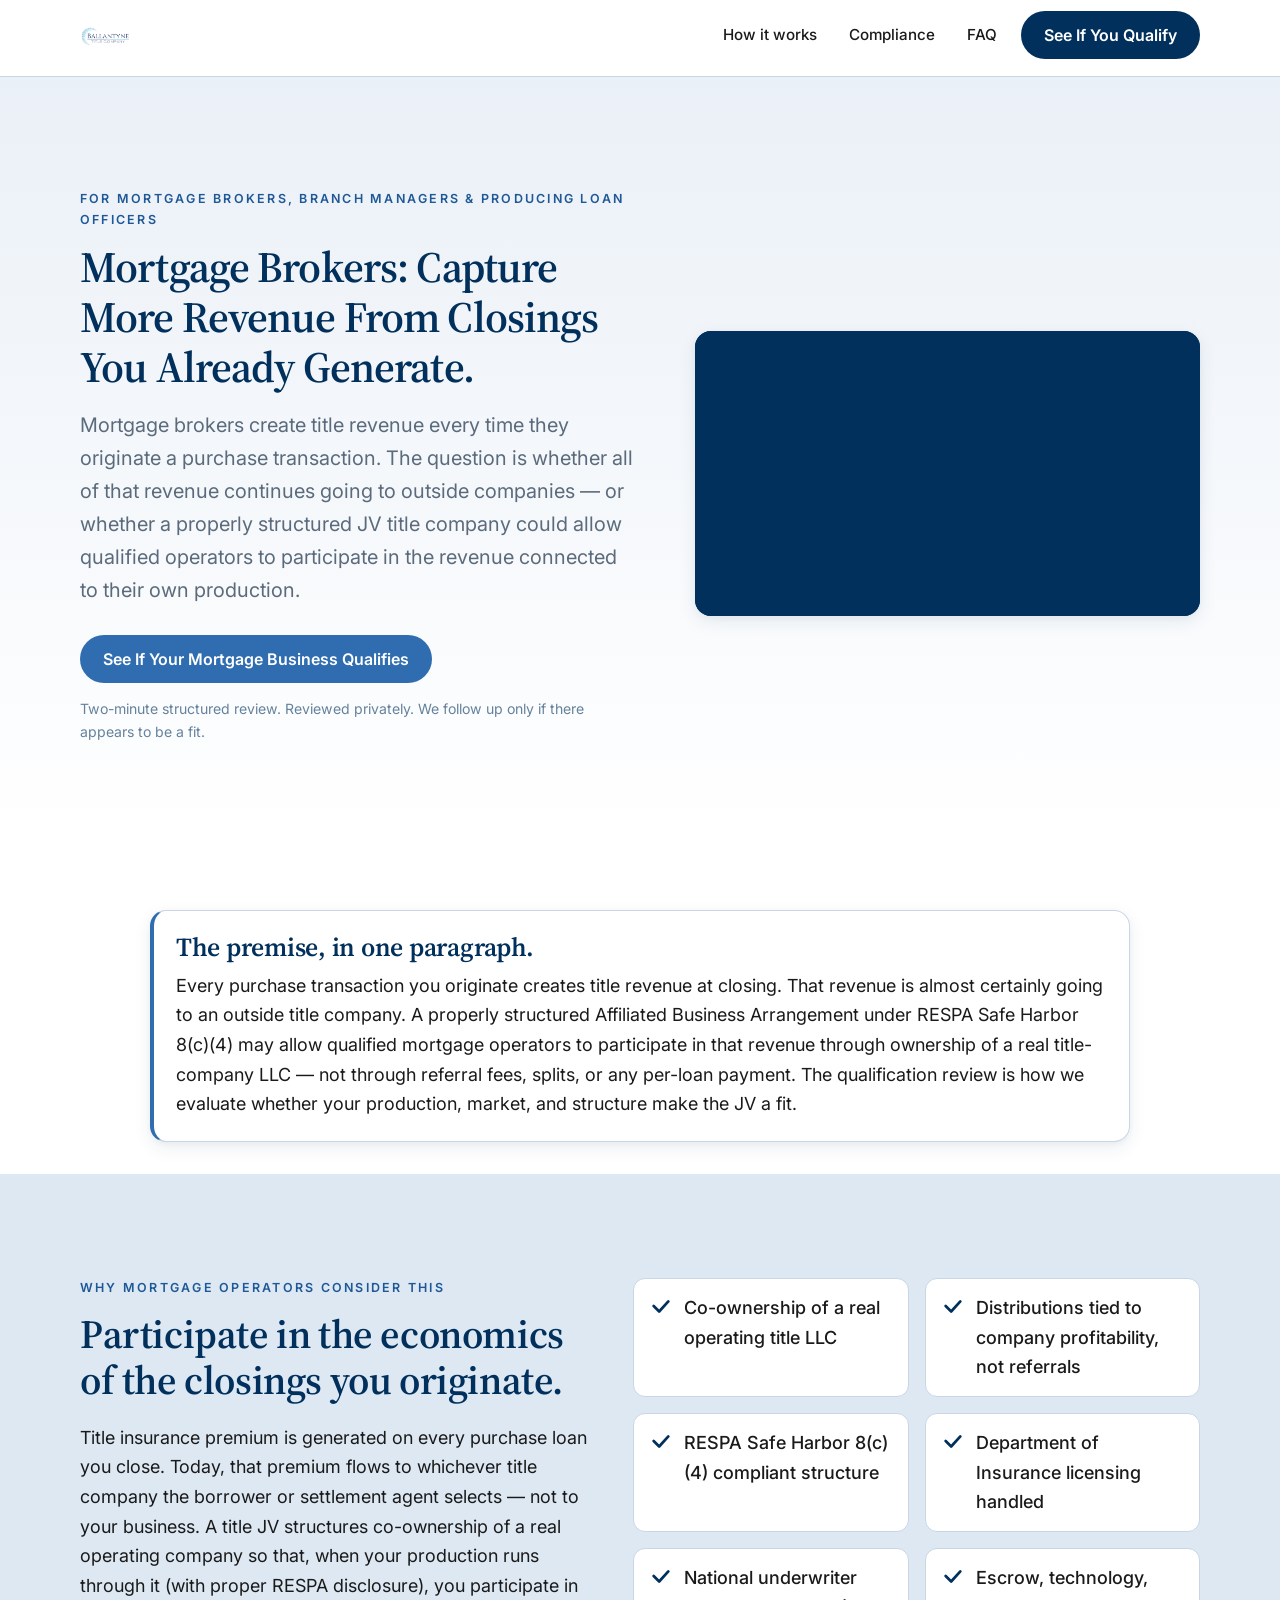
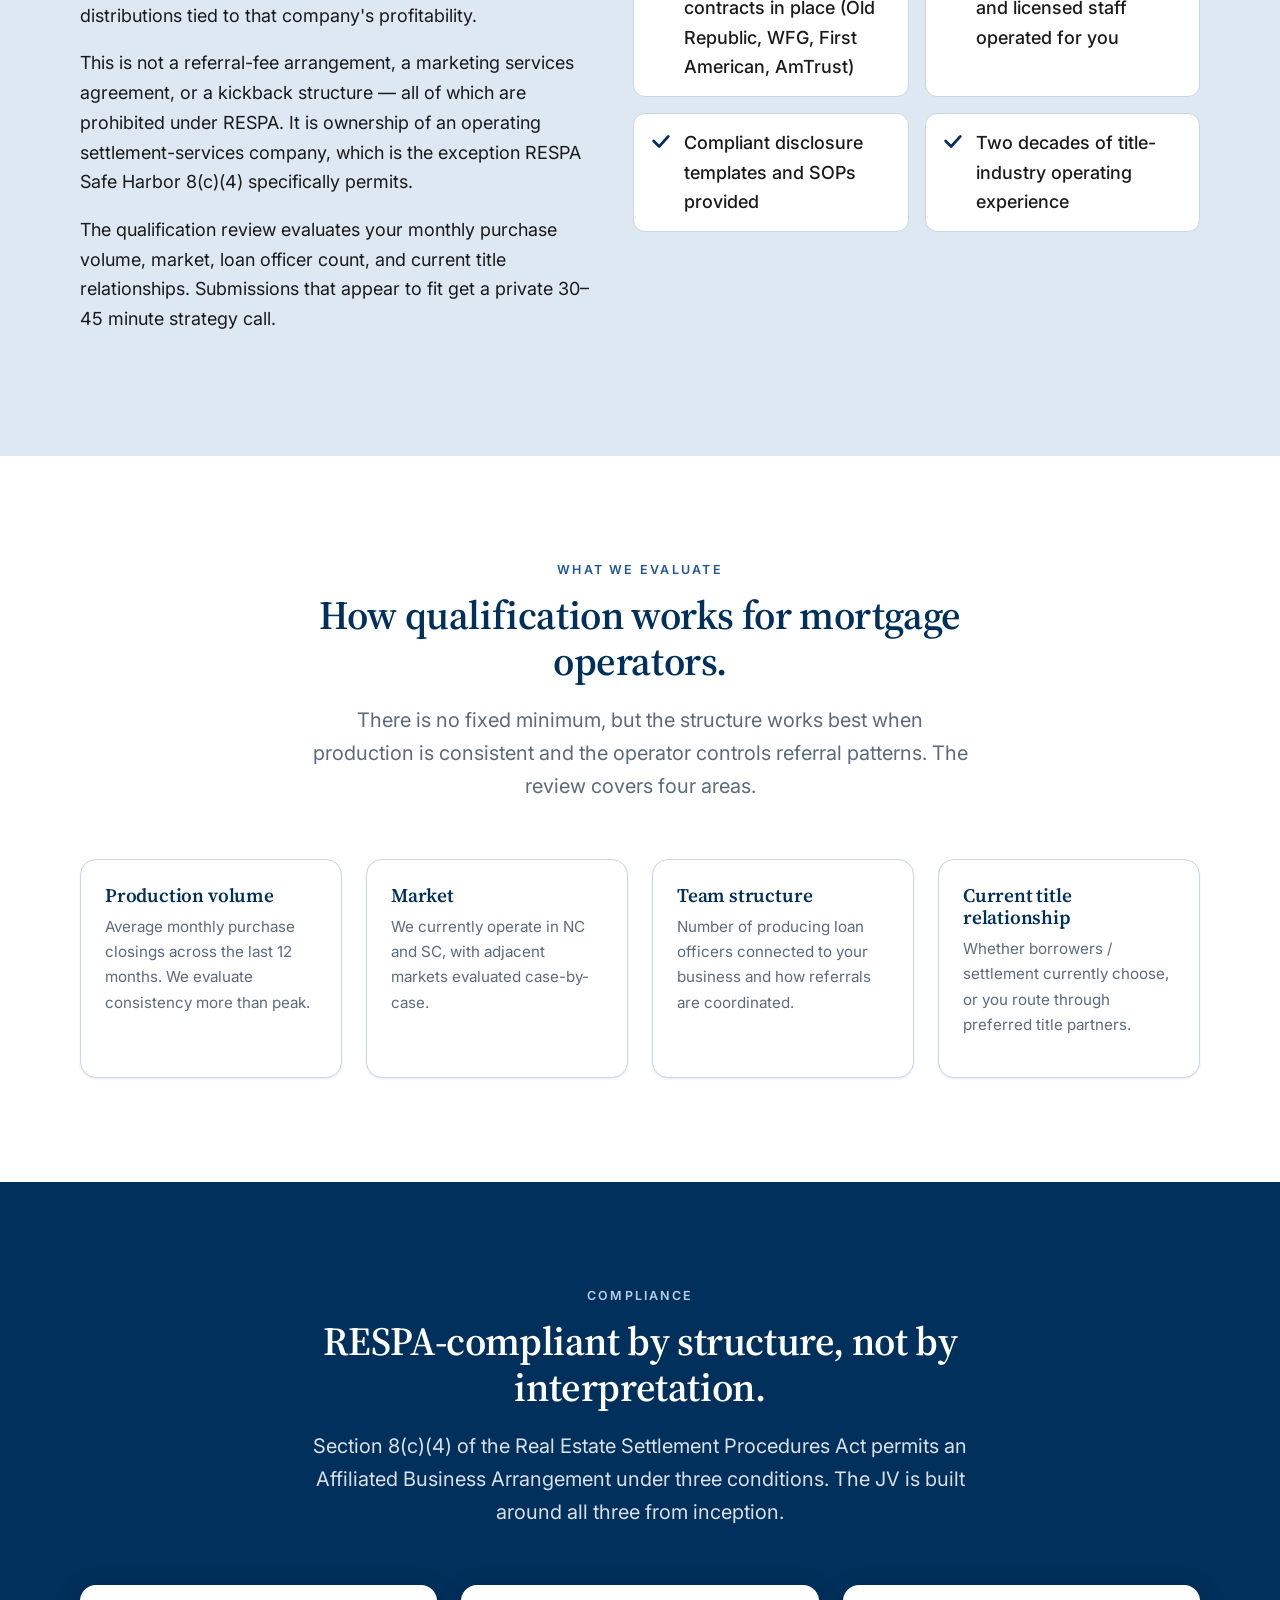
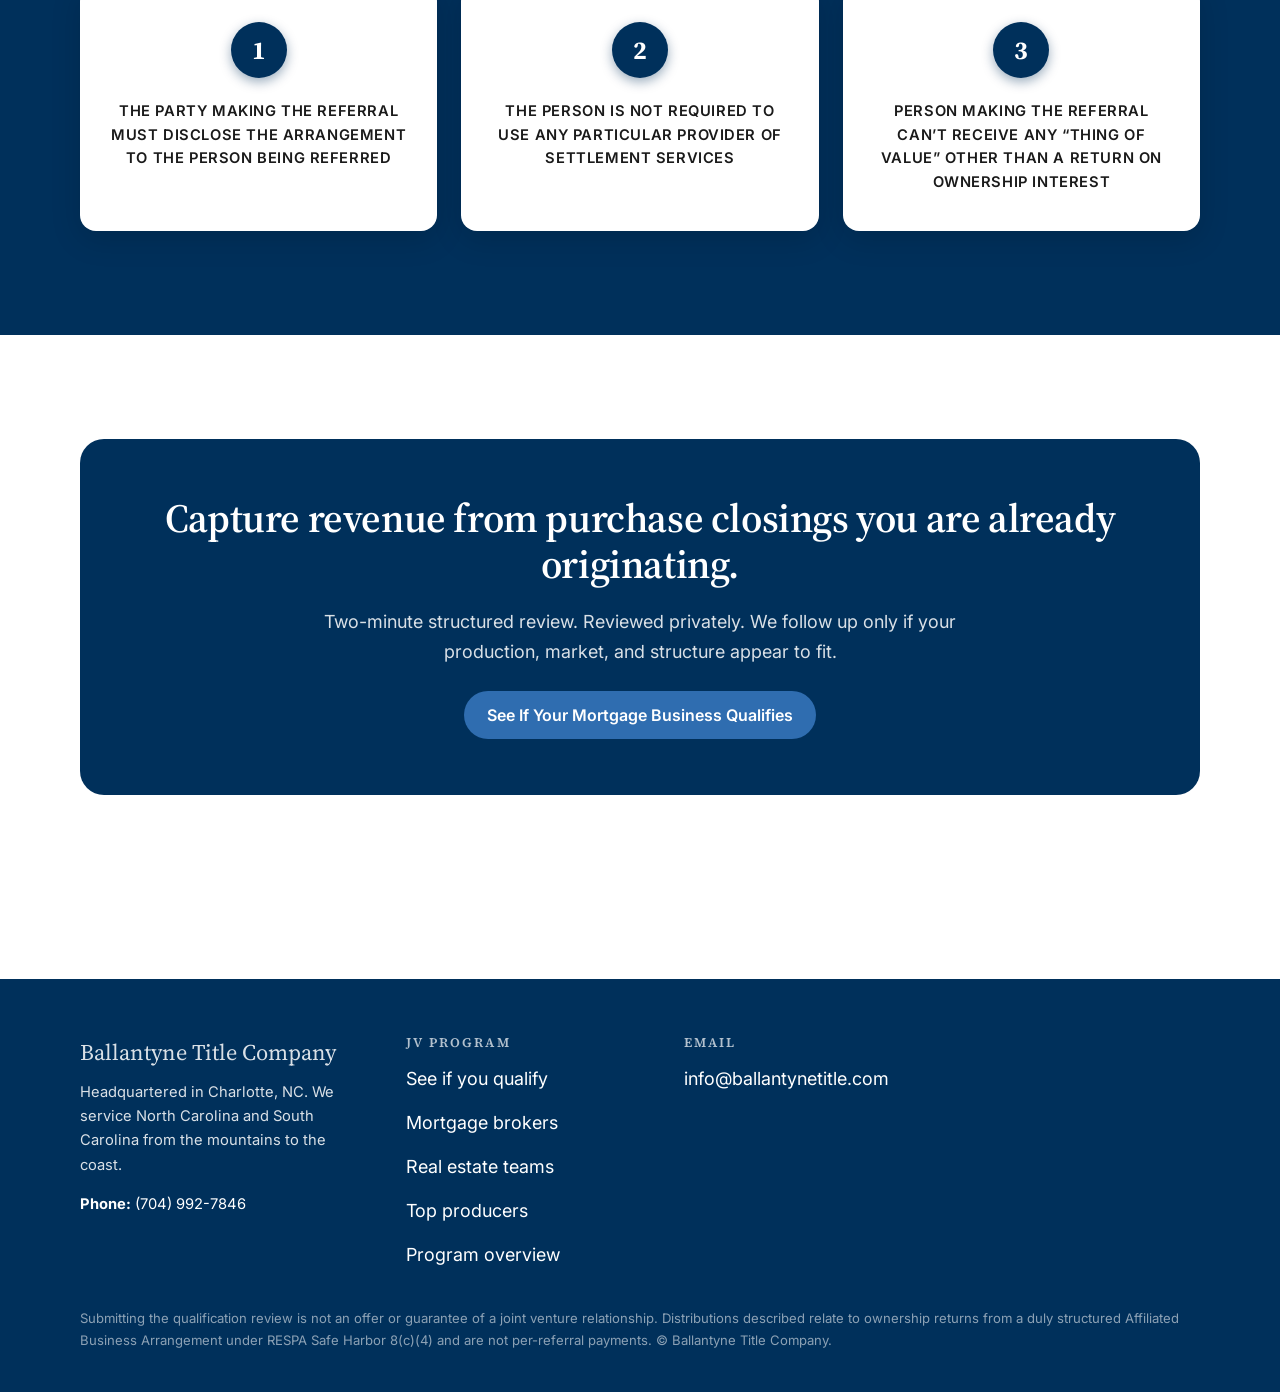
==== mortgage-brokers.html @ f29bb0c9 "Add audience landing pages: mortgage brokers, real estate teams, top producers" ====
<!DOCTYPE html>
<html lang="en">
<head>
  <meta charset="UTF-8">
  <meta name="viewport" content="width=device-width, initial-scale=1, viewport-fit=cover">
  <title>Mortgage Brokers — Capture More Revenue From Closings You Already Generate | Ballantyne Title</title>
  <meta name="description" content="Mortgage brokers, branch managers, and producing loan officers are already creating title revenue every closing. A properly structured joint venture title company may allow qualified operators to participate in that revenue.">
  <link rel="canonical" href="https://jv.ballantynetitle.com/mortgage-brokers.html">

  <meta property="og:type" content="website">
  <meta property="og:title" content="Mortgage Brokers: Capture More Revenue From Closings You Already Generate">
  <meta property="og:description" content="A properly structured title joint venture may allow qualified mortgage operators to participate in the revenue connected to transactions they already produce.">
  <meta property="og:url" content="https://jv.ballantynetitle.com/mortgage-brokers.html">
  <meta property="og:image" content="https://ballantynetitle.com/assets/og-joint-venture.jpg">
  <meta name="twitter:card" content="summary_large_image">

  <link rel="preconnect" href="https://fonts.googleapis.com">
  <link rel="preconnect" href="https://fonts.gstatic.com" crossorigin>
  <link href="https://fonts.googleapis.com/css2?family=Inter:wght@400;500;600;700&family=Source+Serif+Pro:wght@400;600;700&display=swap" rel="stylesheet">
  <link rel="stylesheet" href="styles.css">

  <!-- Tracking pixels -->
  <script>
    window.JV_PIXELS = {
      META_PIXEL_ID: 'REPLACE_WITH_META_PIXEL_ID',
      GOOGLE_ADS_ID: 'AW-REPLACE_WITH_GOOGLE_ADS_ID',
      GOOGLE_ADS_LEAD_LABEL: 'REPLACE_WITH_CONVERSION_LABEL',
      LINKEDIN_PARTNER_ID: 'REPLACE_WITH_LINKEDIN_PARTNER_ID'
    };
  </script>
  <script>
  !function(f,b,e,v,n,t,s){if(f.fbq)return;n=f.fbq=function(){n.callMethod?
  n.callMethod.apply(n,arguments):n.queue.push(arguments)};if(!f._fbq)f._fbq=n;
  n.push=n;n.loaded=!0;n.version='2.0';n.queue=[];t=b.createElement(e);t.async=!0;
  t.src=v;s=b.getElementsByTagName(e)[0];s.parentNode.insertBefore(t,s)}(window,
  document,'script','https://connect.facebook.net/en_US/fbevents.js');
  if (window.JV_PIXELS.META_PIXEL_ID && !window.JV_PIXELS.META_PIXEL_ID.startsWith('REPLACE')) {
    fbq('init', window.JV_PIXELS.META_PIXEL_ID);
    fbq('track', 'PageView');
    fbq('trackCustom', 'JVMortgageBrokerPageView');
  }
  </script>
  <script>
  (function(){
    var id = window.JV_PIXELS.GOOGLE_ADS_ID;
    if (!id || id.indexOf('REPLACE') !== -1) return;
    var s = document.createElement('script'); s.async = true;
    s.src = 'https://www.googletagmanager.com/gtag/js?id=' + id;
    document.head.appendChild(s);
    window.dataLayer = window.dataLayer || [];
    window.gtag = function(){ dataLayer.push(arguments); };
    gtag('js', new Date()); gtag('config', id);
  })();
  </script>
  <script>
  (function(){
    var id = window.JV_PIXELS.LINKEDIN_PARTNER_ID;
    if (!id || id.indexOf('REPLACE') !== -1) return;
    window._linkedin_partner_id = id;
    window._linkedin_data_partner_ids = window._linkedin_data_partner_ids || [];
    window._linkedin_data_partner_ids.push(id);
    var b = document.createElement('script'); b.type = 'text/javascript'; b.async = true;
    b.src = 'https://snap.licdn.com/li.lms-analytics/insight.min.js';
    document.head.appendChild(b);
  })();
  </script>
</head>
<body>

  <!-- Header -->
  <header class="site-header">
    <div class="container site-header__inner">
      <a href="/" class="site-header__brand" aria-label="Ballantyne Title — Home">
        <img src="assets/logo.svg" alt="Ballantyne Title Company" class="site-header__logo" width="200" height="52">
      </a>
      <nav class="nav" aria-label="Primary">
        <ul class="nav__list">
          <li><a class="nav__link" href="/#how-it-works">How it works</a></li>
          <li><a class="nav__link" href="/#respa">Compliance</a></li>
          <li><a class="nav__link" href="/#faq">FAQ</a></li>
          <li class="nav__cta"><a class="btn btn--primary" href="/qualify.html?source=mortgage-brokers" data-cta="nav-qualify">See If You Qualify</a></li>
        </ul>
      </nav>
    </div>
  </header>

  <main>

    <!-- Hero -->
    <section class="hero">
      <div class="container">
        <div class="hero__grid" style="align-items: center;">
          <div>
            <p class="eyebrow">For Mortgage Brokers, Branch Managers &amp; Producing Loan Officers</p>
            <h1 class="hero__title" style="font-size: clamp(1.7rem, 3.2vw + 0.65rem, 2.7rem); margin-bottom: 18px;">Mortgage Brokers: Capture More Revenue From Closings You Already Generate.</h1>
            <p class="hero__sub" style="margin-bottom: 28px;">Mortgage brokers create title revenue every time they originate a purchase transaction. The question is whether all of that revenue continues going to outside companies &mdash; or whether a properly structured JV title company could allow qualified operators to participate in the revenue connected to their own production.</p>
            <div class="btn-row">
              <a class="btn btn--accent" href="/qualify.html?source=mortgage-brokers" data-cta="hero-qualify">See If Your Mortgage Business Qualifies</a>
            </div>
            <p style="margin-top:14px; font-size:0.88rem; color: rgba(0,48,91,0.6);">Two-minute structured review. Reviewed privately. We follow up only if there appears to be a fit.</p>
          </div>

          <aside class="hero__art" aria-label="Joint Venture program highlight video">
            <video autoplay muted loop playsinline preload="auto"
                   poster="https://images.unsplash.com/photo-1554224155-6726b3ff858f?auto=format&fit=crop&w=1200&q=80"
                   style="width:100%; height:100%; object-fit: cover; display:block; background:#00305B;">
              <source src="assets/jv-hero.mp4" type="video/mp4">
              <img src="https://images.unsplash.com/photo-1554224155-6726b3ff858f?auto=format&fit=crop&w=1200&q=80" alt="Mortgage closing documents" width="1200" height="1500" style="width:100%; height:100%; object-fit: cover; display:block;">
            </video>
          </aside>
        </div>
      </div>
    </section>

    <!-- Premise -->
    <section class="section" style="padding-block: 32px;">
      <div class="container">
        <div class="jv-hero-card" style="max-width: 980px; margin-inline: auto;">
          <h3 style="margin-bottom:8px;">The premise, in one paragraph.</h3>
          <p style="margin-bottom:0;">Every purchase transaction you originate creates title revenue at closing. That revenue is almost certainly going to an outside title company. A properly structured Affiliated Business Arrangement under RESPA Safe Harbor 8(c)(4) may allow qualified mortgage operators to participate in that revenue through ownership of a real title-company LLC &mdash; not through referral fees, splits, or any per-loan payment. The qualification review is how we evaluate whether your production, market, and structure make the JV a fit.</p>
        </div>
      </div>
    </section>

    <!-- How it works for mortgage brokers -->
    <section class="section section--soft">
      <div class="container">
        <div class="split split--lead">
          <div>
            <p class="eyebrow">Why mortgage operators consider this</p>
            <h2>Participate in the economics of the closings you originate.</h2>
            <p>Title insurance premium is generated on every purchase loan you close. Today, that premium flows to whichever title company the borrower or settlement agent selects &mdash; not to your business. A title JV structures co-ownership of a real operating company so that, when your production runs through it (with proper RESPA disclosure), you participate in distributions tied to that company's profitability.</p>
            <p>This is not a referral-fee arrangement, a marketing services agreement, or a kickback structure &mdash; all of which are prohibited under RESPA. It is ownership of an operating settlement-services company, which is the exception RESPA Safe Harbor 8(c)(4) specifically permits.</p>
            <p>The qualification review evaluates your monthly purchase volume, market, loan officer count, and current title relationships. Submissions that appear to fit get a private 30&ndash;45 minute strategy call.</p>
          </div>
          <ul class="trust-list" aria-label="What the mortgage broker JV provides">
            <li>Co-ownership of a real operating title LLC</li>
            <li>Distributions tied to company profitability, not referrals</li>
            <li>RESPA Safe Harbor 8(c)(4) compliant structure</li>
            <li>Department of Insurance licensing handled</li>
            <li>National underwriter contracts in place (Old Republic, WFG, First American, AmTrust)</li>
            <li>Escrow, technology, and licensed staff operated for you</li>
            <li>Compliant disclosure templates and SOPs provided</li>
            <li>Two decades of title-industry operating experience</li>
          </ul>
        </div>
      </div>
    </section>

    <!-- Qualification criteria -->
    <section class="section">
      <div class="container">
        <div class="section-head">
          <p class="eyebrow">What we evaluate</p>
          <h2>How qualification works for mortgage operators.</h2>
          <p class="lead" style="margin-inline:auto;">There is no fixed minimum, but the structure works best when production is consistent and the operator controls referral patterns. The review covers four areas.</p>
        </div>
        <div class="partner-types" style="grid-template-columns: repeat(auto-fit, minmax(220px, 1fr));">
          <article class="card">
            <h3 class="card__title">Production volume</h3>
            <p class="card__body">Average monthly purchase closings across the last 12 months. We evaluate consistency more than peak.</p>
          </article>
          <article class="card">
            <h3 class="card__title">Market</h3>
            <p class="card__body">We currently operate in NC and SC, with adjacent markets evaluated case-by-case.</p>
          </article>
          <article class="card">
            <h3 class="card__title">Team structure</h3>
            <p class="card__body">Number of producing loan officers connected to your business and how referrals are coordinated.</p>
          </article>
          <article class="card">
            <h3 class="card__title">Current title relationship</h3>
            <p class="card__body">Whether borrowers / settlement currently choose, or you route through preferred title partners.</p>
          </article>
        </div>
      </div>
    </section>

    <!-- RESPA compliance reassurance -->
    <section class="section section--navy">
      <div class="container">
        <div class="section-head">
          <p class="eyebrow" style="color: var(--brand-secondary);">Compliance</p>
          <h2 style="color:#fff;">RESPA-compliant by structure, not by interpretation.</h2>
          <p class="lead" style="color: rgba(255,255,255,0.85); margin-inline:auto;">Section 8(c)(4) of the Real Estate Settlement Procedures Act permits an Affiliated Business Arrangement under three conditions. The JV is built around all three from inception.</p>
        </div>
        <ol class="respa-conditions">
          <li>
            <div class="respa-condition__num" aria-hidden="true">1</div>
            <p class="respa-condition__text">THE PARTY MAKING THE REFERRAL MUST DISCLOSE THE ARRANGEMENT TO THE PERSON BEING REFERRED</p>
          </li>
          <li>
            <div class="respa-condition__num" aria-hidden="true">2</div>
            <p class="respa-condition__text">THE PERSON IS NOT REQUIRED TO USE ANY PARTICULAR PROVIDER OF SETTLEMENT SERVICES</p>
          </li>
          <li>
            <div class="respa-condition__num" aria-hidden="true">3</div>
            <p class="respa-condition__text">PERSON MAKING THE REFERRAL CAN&rsquo;T RECEIVE ANY &ldquo;THING OF VALUE&rdquo; OTHER THAN A RETURN ON OWNERSHIP INTEREST</p>
          </li>
        </ol>
      </div>
    </section>

    <!-- Final CTA -->
    <section class="section">
      <div class="container">
        <div class="cta-band">
          <h2>Capture revenue from purchase closings you are already originating.</h2>
          <p style="max-width: 60ch; margin: 0 auto 24px;">Two-minute structured review. Reviewed privately. We follow up only if your production, market, and structure appear to fit.</p>
          <div class="btn-row">
            <a class="btn btn--accent" href="/qualify.html?source=mortgage-brokers" data-cta="footer-qualify">See If Your Mortgage Business Qualifies</a>
          </div>
        </div>
      </div>
    </section>

  </main>

  <!-- Footer -->
  <footer class="site-footer">
    <div class="container">
      <div class="site-footer__grid">
        <div>
          <p class="site-footer__brand">Ballantyne Title Company</p>
          <p style="font-size: 0.92rem;">Headquartered in Charlotte, NC. We service North Carolina and South Carolina from the mountains to the coast.</p>
          <p style="font-size: 0.92rem;"><strong style="color:#fff;">Phone:</strong> <a href="tel:+17049927846">(704) 992-7846</a></p>
        </div>
        <div>
          <h3 style="font-size: 0.82rem; letter-spacing: 0.16em; text-transform: uppercase; color: rgba(255,255,255,0.7); margin-bottom: 14px;">JV Program</h3>
          <ul>
            <li><a href="/qualify.html?source=mortgage-brokers">See if you qualify</a></li>
            <li><a href="/mortgage-brokers.html">Mortgage brokers</a></li>
            <li><a href="/real-estate.html">Real estate teams</a></li>
            <li><a href="/top-producers.html">Top producers</a></li>
            <li><a href="/">Program overview</a></li>
          </ul>
        </div>
        <div>
          <h3 style="font-size: 0.82rem; letter-spacing: 0.16em; text-transform: uppercase; color: rgba(255,255,255,0.7); margin-bottom: 14px;">Email</h3>
          <ul>
            <li><a href="mailto:info@ballantynetitle.com">info@ballantynetitle.com</a></li>
          </ul>
        </div>
      </div>
      <p class="site-footer__legal" style="margin-top: 32px; font-size: 0.82rem; color: rgba(255,255,255,0.55);">Submitting the qualification review is not an offer or guarantee of a joint venture relationship. Distributions described relate to ownership returns from a duly structured Affiliated Business Arrangement under RESPA Safe Harbor 8(c)(4) and are not per-referral payments. &copy; Ballantyne Title Company.</p>
    </div>
  </footer>

</body>
</html>
---- styles.css ----
/* =========================================================================
   Ballantyne Title — Stylesheet
   Mobile-first. Single source of brand tokens. No hardcoded brand hex
   anywhere except :root. No remote @import.
   ========================================================================= */

:root {
  /* Brand palette — navy + sky only. No cream, no warm tones. */
  --brand-primary:    #00305B;  /* sampled — deep navy */
  --brand-primary-700:#002145;
  --brand-primary-50: #e8eef5;
  --brand-secondary:  #B5CFE6;  /* sampled — soft sky */
  --brand-secondary-200:#d4e3f1;
  --brand-accent:     #2f6db0;  /* deeper sky-blue for JV CTAs */
  --brand-accent-700: #1f5896;
  --brand-ink:        #1a1a1a;
  --brand-muted:      #5b6b7c;
  --brand-bg:         #ffffff;
  --brand-bg-soft:    #dde8f3;  /* deeper pale navy section bg */
  --brand-bg-tint:    #eaf0f7;  /* pale navy tint */
  --brand-border:     #c8d6e5;  /* cool gray-blue */
  --brand-success:    #2e7d4f;
  --brand-danger:     #b1392a;

  --shadow-sm: 0 1px 2px rgba(0,48,91,.06), 0 1px 3px rgba(0,48,91,.04);
  --shadow-md: 0 6px 18px rgba(0,48,91,.08), 0 2px 6px rgba(0,48,91,.04);
  --shadow-lg: 0 18px 48px rgba(0,48,91,.14), 0 4px 12px rgba(0,48,91,.06);

  --radius-sm: 8px;
  --radius:    12px;
  --radius-lg: 16px;
  --radius-xl: 24px;

  --font-serif: "Source Serif Pro", "Source Serif 4", Georgia, "Times New Roman", serif;
  --font-sans:  "Inter", system-ui, -apple-system, "Segoe UI", Roboto, "Helvetica Neue", Arial, sans-serif;

  --header-h: 64px;
}

@media (min-width: 1100px) {
  :root { --header-h: 76px; }
}

/* ---------- Reset / base ---------- */

*,
*::before,
*::after { box-sizing: border-box; }

html {
  -webkit-text-size-adjust: 100%;
  scroll-behavior: smooth;
}

body {
  margin: 0;
  font-family: var(--font-sans);
  font-size: clamp(1rem, 0.5vw + 0.95rem, 1.125rem);
  line-height: 1.65;
  color: var(--brand-ink);
  background: var(--brand-bg);
  overflow-wrap: anywhere;
  -webkit-font-smoothing: antialiased;
}

img,
svg,
video { display: block; max-width: 100%; height: auto; }

a {
  color: var(--brand-primary);
  text-decoration-color: rgba(0, 48, 91, 0.35);
  text-underline-offset: 2px;
  transition: color .15s ease, text-decoration-color .15s ease;
}
a:hover { text-decoration-color: var(--brand-primary); }

h1, h2, h3, h4 {
  font-family: var(--font-serif);
  font-weight: 600;
  color: var(--brand-primary);
  line-height: 1.15;
  letter-spacing: -0.01em;
  margin: 0 0 .5em;
}
h1 { font-size: clamp(2rem, 5vw + 1rem, 3.75rem); letter-spacing: -0.02em; }
h2 { font-size: clamp(1.625rem, 3vw + 0.75rem, 2.5rem); }
h3 { font-size: clamp(1.25rem, 1.5vw + 0.85rem, 1.625rem); }
h4 { font-size: clamp(1.05rem, 0.5vw + 0.95rem, 1.25rem); font-weight: 600; }

p { margin: 0 0 1em; }
ul, ol { margin: 0 0 1em; padding-left: 1.25em; }
li { margin-bottom: .35em; }

::selection { background: var(--brand-primary); color: #fff; }

/* Scroll anchor offset for sticky header */
section[id],
[id]:not(body) {
  scroll-margin-top: calc(var(--header-h) + 12px);
}

/* ---------- Layout primitives ---------- */

.container {
  width: 100%;
  max-width: 1200px;
  margin-inline: auto;
  padding-inline: 20px;
}

@media (min-width: 768px)  { .container { padding-inline: 32px; } }
@media (min-width: 1100px) { .container { padding-inline: 40px; } }

.section { padding-block: 56px; }
@media (min-width: 768px)  { .section { padding-block: 80px; } }
@media (min-width: 1100px) { .section { padding-block: 104px; } }

.section--soft  { background: var(--brand-bg-soft); }
.section--tint  { background: var(--brand-bg-tint); }
.section--navy  { background: var(--brand-primary); color: #fff; }
.section--navy h1,
.section--navy h2,
.section--navy h3 { color: #fff; }
.section--navy a  { color: #fff; }

.eyebrow {
  font-family: var(--font-sans);
  font-size: 0.78rem;
  font-weight: 600;
  letter-spacing: 0.18em;
  text-transform: uppercase;
  color: var(--brand-accent-700);
  margin-bottom: 12px;
}

.lead {
  font-size: clamp(1.1rem, 0.5vw + 1rem, 1.25rem);
  color: var(--brand-muted);
  max-width: 60ch;
}

.muted { color: var(--brand-muted); }
.center { text-align: center; }
.center .lead { margin-inline: auto; }

/* ---------- Buttons ---------- */

.btn {
  display: inline-flex;
  align-items: center;
  justify-content: center;
  gap: 8px;
  min-height: 48px;        /* tap target */
  padding: 12px 22px;
  border-radius: 999px;
  font-family: var(--font-sans);
  font-weight: 600;
  font-size: 1rem;
  line-height: 1;
  text-decoration: none;
  cursor: pointer;
  border: 1px solid transparent;
  transition: transform .15s ease, background .15s ease, color .15s ease, border-color .15s ease, box-shadow .15s ease;
}
.btn:focus-visible {
  outline: 3px solid rgba(0, 48, 91, 0.25);
  outline-offset: 2px;
}
.btn:hover { transform: translateY(-1px); }

.btn--primary {
  background: var(--brand-primary);
  color: #fff;
}
.btn--primary:hover { background: var(--brand-primary-700); }

.btn--ghost {
  background: transparent;
  color: var(--brand-primary);
  border-color: rgba(0, 48, 91, 0.25);
}
.btn--ghost:hover { border-color: var(--brand-primary); background: rgba(0,48,91,.04); }

.btn--accent {
  background: var(--brand-accent);
  color: #fff;
}
.btn--accent:hover { background: var(--brand-accent-700); color: #fff; }

.btn--white {
  background: #fff;
  color: var(--brand-primary);
}
.btn--white:hover { background: var(--brand-secondary-200); }

.btn--block { width: 100%; }
@media (min-width: 768px) { .btn--block-sm { width: auto; } }

.btn-row {
  display: flex;
  flex-wrap: wrap;
  gap: 12px;
}
.btn-row .btn { width: 100%; }
@media (min-width: 480px) {
  .btn-row .btn { width: auto; }
}

/* ---------- Top phone band (sky gradient) ---------- */

.top-band {
  background: linear-gradient(90deg, var(--brand-secondary) 0%, var(--brand-secondary-200) 50%, #fff 100%);
  border-bottom: 1px solid rgba(0,48,91,.05);
  font-size: 0.82rem;
  letter-spacing: 0.18em;
  text-transform: uppercase;
  color: var(--brand-primary);
}
.top-band__inner {
  display: flex;
  align-items: center;
  justify-content: center;
  gap: 16px;
  height: 32px;
  text-align: center;
  flex-wrap: wrap;
}
.top-band a {
  color: var(--brand-primary);
  font-weight: 700;
  text-decoration: none;
  letter-spacing: 0.04em;
}
.top-band a:hover { text-decoration: underline; }

/* Phone band — secondary nights & weekends row used on Home below hero */
.phone-band {
  background: var(--brand-primary-50);
  border-block: 1px solid rgba(0,48,91,.08);
}
.phone-band__inner {
  display: flex;
  align-items: center;
  justify-content: center;
  gap: 8px 28px;
  flex-wrap: wrap;
  padding: 14px 16px;
  font-size: 0.88rem;
  color: var(--brand-primary);
  letter-spacing: 0.12em;
  text-transform: uppercase;
  font-weight: 600;
  text-align: center;
}
.phone-band a { color: var(--brand-primary); text-decoration: none; }
.phone-band a:hover { text-decoration: underline; }
.phone-band span { color: var(--brand-muted); font-weight: 500; }

/* ---------- Header / Nav ---------- */

.site-header {
  position: sticky;
  top: 0;
  z-index: 50;
  background: rgba(255,255,255,0.85);
  backdrop-filter: saturate(140%) blur(10px);
  -webkit-backdrop-filter: saturate(140%) blur(10px);
  border-bottom: 1px solid var(--brand-border);
}

.site-header__inner {
  display: flex;
  align-items: center;
  justify-content: space-between;
  gap: 12px;
  height: var(--header-h);
}

.site-header__brand {
  display: inline-flex;
  align-items: center;
  gap: 10px;
  text-decoration: none;
  color: var(--brand-primary);
  font-family: var(--font-serif);
  font-weight: 600;
  font-size: 1.05rem;
  letter-spacing: 0.02em;
  min-height: 44px;
}
.site-header__brand img,
.site-header__brand svg { height: 44px; width: auto; }
@media (min-width: 768px) {
  .site-header__brand img,
  .site-header__brand svg { height: 52px; }
}
.site-header__logo { display: block; height: 44px; width: auto; }
@media (min-width: 768px) { .site-header__logo { height: 52px; } }
.site-header__brand-name { line-height: 1; }
.site-header__brand-name small {
  display: block;
  font-family: var(--font-sans);
  font-weight: 500;
  font-size: 0.65rem;
  letter-spacing: 0.18em;
  color: var(--brand-muted);
  text-transform: uppercase;
  margin-top: 2px;
}

.nav {
  display: none;
}
.nav__list {
  list-style: none;
  margin: 0;
  padding: 0;
  display: flex;
  gap: 4px;
  align-items: center;
}
.nav__link {
  display: inline-flex;
  align-items: center;
  min-height: 44px;
  padding: 10px 14px;
  font-size: 0.95rem;
  font-weight: 500;
  color: var(--brand-ink);
  text-decoration: none;
  border-radius: var(--radius-sm);
}
.nav__link:hover,
.nav__link[aria-current="page"] {
  color: var(--brand-primary);
  background: rgba(0,48,91,.05);
}

.nav__cta { margin-left: 6px; }

@media (min-width: 1024px) {
  .nav { display: block; }
  .nav-toggle { display: none; }
}

/* Hamburger */
.nav-toggle {
  display: inline-flex;
  align-items: center;
  justify-content: center;
  width: 44px;
  height: 44px;
  border: 1px solid var(--brand-border);
  background: #fff;
  border-radius: var(--radius-sm);
  cursor: pointer;
}
.nav-toggle:focus-visible {
  outline: 3px solid rgba(0,48,91,.25);
  outline-offset: 2px;
}
.nav-toggle__bar {
  position: relative;
  width: 18px;
  height: 2px;
  background: var(--brand-primary);
  border-radius: 2px;
  display: block;
}
.nav-toggle__bar::before,
.nav-toggle__bar::after {
  content: "";
  position: absolute;
  left: 0;
  width: 18px;
  height: 2px;
  background: var(--brand-primary);
  border-radius: 2px;
}
.nav-toggle__bar::before { top: -6px; }
.nav-toggle__bar::after  { top:  6px; }

/* Mobile overlay menu */
.mobile-menu {
  position: fixed;
  inset: 0;
  background: #fff;
  z-index: 60;
  display: flex;
  flex-direction: column;
  padding: 20px;
  transform: translateY(-12px);
  opacity: 0;
  pointer-events: none;
  transition: opacity .2s ease, transform .2s ease;
  overflow-y: auto;
}
.mobile-menu[data-open="true"] {
  opacity: 1;
  transform: translateY(0);
  pointer-events: auto;
}
.mobile-menu__head {
  display: flex;
  align-items: center;
  justify-content: space-between;
  margin-bottom: 24px;
  height: var(--header-h);
}
.mobile-menu__close {
  width: 44px;
  height: 44px;
  border: 1px solid var(--brand-border);
  background: #fff;
  border-radius: var(--radius-sm);
  cursor: pointer;
  font-size: 22px;
  line-height: 1;
  color: var(--brand-primary);
}
.mobile-menu__list {
  list-style: none;
  margin: 0;
  padding: 0;
  display: flex;
  flex-direction: column;
  gap: 4px;
}
.mobile-menu__link {
  display: flex;
  align-items: center;
  min-height: 56px;
  padding: 14px 12px;
  font-family: var(--font-serif);
  font-size: 1.5rem;
  color: var(--brand-primary);
  text-decoration: none;
  border-bottom: 1px solid var(--brand-border);
}
.mobile-menu__cta {
  margin-top: 24px;
}
.mobile-menu__contact {
  margin-top: auto;
  padding-top: 24px;
  font-size: 0.95rem;
  color: var(--brand-muted);
}
.mobile-menu__contact a { color: var(--brand-primary); font-weight: 500; }

@media (min-width: 1024px) {
  .mobile-menu { display: none; }
}

/* ---------- Hero ---------- */

.hero {
  position: relative;
  padding: 56px 0 40px;
  background: linear-gradient(180deg, var(--brand-bg-tint) 0%, #fff 100%);
}
@media (min-width: 768px)  { .hero { padding: 88px 0 64px; } }
@media (min-width: 1100px) { .hero { padding: 112px 0 88px; } }

.hero__grid {
  display: grid;
  grid-template-columns: 1fr;
  gap: 32px;
  align-items: center;
}
@media (min-width: 1024px) {
  .hero__grid {
    grid-template-columns: 1.05fr 0.95fr;
    gap: 56px;
  }
}

.hero__art {
  position: relative;
  border-radius: var(--radius-lg);
  overflow: hidden;
  box-shadow: var(--shadow-md);
  aspect-ratio: 16 / 9;
  background: linear-gradient(135deg, var(--brand-primary) 0%, #1a4a7a 100%);
}

.hero__art img,
.hero__art video,
.hero__art .image-placeholder {
  width: 100%;
  height: 100%;
  object-fit: cover;
}

.hero__title { margin-bottom: 16px; }
.hero__sub {
  font-size: clamp(1.05rem, 0.5vw + 1rem, 1.25rem);
  color: var(--brand-muted);
  max-width: 56ch;
  margin-bottom: 28px;
}

.hero__meta {
  display: flex;
  flex-wrap: wrap;
  gap: 8px 24px;
  margin-top: 28px;
  font-size: 0.9rem;
  color: var(--brand-muted);
}
.hero__meta strong { color: var(--brand-ink); font-weight: 600; }

/* Hero variants */

.hero--image {
  padding: 0;
  background: none;
}
.hero--image .hero__media {
  position: relative;
  width: 100%;
  aspect-ratio: 21 / 9;
  min-height: 260px;
  max-height: 55vh;
  background: var(--brand-primary);
  overflow: hidden;
}
@media (min-width: 768px) { .hero--image .hero__media { aspect-ratio: 21 / 8; min-height: 320px; max-height: 60vh; } }
@media (min-width: 1100px) { .hero--image .hero__media { aspect-ratio: 21 / 7.5; min-height: 380px; max-height: 64vh; } }
.hero--image .hero__media img,
.hero--image .hero__media .image-placeholder {
  position: absolute;
  inset: 0;
  width: 100%;
  height: 100%;
  object-fit: cover;
  border-radius: 0;
}
.hero--image .hero__media::after {
  content: "";
  position: absolute;
  inset: 0;
  background: linear-gradient(180deg, rgba(0,48,91,0.20) 0%, rgba(0,48,91,0.50) 100%);
}
.hero--image .hero__overlay {
  position: relative;
  z-index: 2;
  display: grid;
  grid-template-columns: 1fr;
  gap: 16px;
  padding: 32px 0;
}
@media (min-width: 900px) {
  .hero--image .hero__overlay { grid-template-columns: 1fr 1fr; gap: 24px; padding: 56px 0; }
}
.hero-card {
  background: var(--brand-primary);
  color: #fff;
  border-radius: var(--radius-lg);
  padding: 28px 24px;
  box-shadow: var(--shadow-lg);
  border: 1px solid rgba(255,255,255,.12);
}
.hero-card--soft {
  background: rgba(0,48,91,0.85);
  backdrop-filter: blur(6px);
  -webkit-backdrop-filter: blur(6px);
}
.hero-card h1, .hero-card h2, .hero-card h3 { color: #fff; }
.hero-card .eyebrow { color: var(--brand-secondary); }
.hero-card p { color: rgba(255,255,255,0.9); }
.hero-card ul { padding-left: 1.1em; color: rgba(255,255,255,0.92); }
.hero-card ul li::marker { color: var(--brand-secondary); }
.hero-card .btn--white { width: 100%; }
@media (min-width: 480px) { .hero-card .btn--white { width: auto; } }

/* ---------- Cards ---------- */

.card {
  background: #fff;
  border: 1px solid var(--brand-border);
  border-radius: var(--radius-lg);
  padding: 24px;
  box-shadow: var(--shadow-sm);
  transition: transform .15s ease, box-shadow .15s ease, border-color .15s ease;
}
.card:hover { box-shadow: var(--shadow-md); border-color: var(--brand-secondary); }
.card__icon {
  display: inline-flex;
  align-items: center;
  justify-content: center;
  width: 48px;
  height: 48px;
  background: var(--brand-primary-50);
  color: var(--brand-primary);
  border-radius: var(--radius);
  margin-bottom: 16px;
}
.card__icon svg { width: 26px; height: 26px; }
.card__title {
  font-size: 1.2rem;
  margin-bottom: 8px;
}
.card__body {
  font-size: 0.95rem;
  color: var(--brand-muted);
  margin-bottom: 16px;
}
.card__cta {
  display: inline-flex;
  align-items: center;
  gap: 6px;
  font-weight: 600;
  font-size: 0.95rem;
  color: var(--brand-primary);
  text-decoration: none;
  min-height: 44px;
}
.card__cta:hover { color: var(--brand-primary-700); }
.card__cta::after {
  content: "→";
  transition: transform .15s ease;
}
.card__cta:hover::after { transform: translateX(3px); }

/* ---------- Card grid ---------- */

.grid {
  display: grid;
  grid-template-columns: 1fr;
  gap: 16px;
}
@media (min-width: 480px)  { .grid { grid-template-columns: repeat(2, 1fr); gap: 18px; } }
@media (min-width: 900px)  { .grid--3 { grid-template-columns: repeat(3, 1fr); gap: 24px; } }
@media (min-width: 900px)  { .grid--4 { grid-template-columns: repeat(4, 1fr); gap: 24px; } }
@media (min-width: 1100px) { .grid    { gap: 28px; } }

.section-head {
  max-width: 60ch;
  margin: 0 auto 40px;
  text-align: center;
}
@media (min-width: 768px) { .section-head { margin-bottom: 56px; } }

/* ---------- Trust list ---------- */

.trust-list {
  list-style: none;
  margin: 0;
  padding: 0;
  display: grid;
  grid-template-columns: 1fr;
  gap: 12px;
}
@media (min-width: 600px) { .trust-list { grid-template-columns: 1fr 1fr; gap: 14px; } }
@media (min-width: 900px) { .trust-list { grid-template-columns: 1fr 1fr; gap: 16px; } }

.trust-list li {
  display: flex;
  align-items: flex-start;
  gap: 12px;
  padding: 14px 16px;
  background: #fff;
  border: 1px solid var(--brand-border);
  border-radius: var(--radius);
  font-weight: 500;
  margin-bottom: 0;
}
.trust-list li::before {
  content: "";
  flex-shrink: 0;
  width: 22px;
  height: 22px;
  background: var(--brand-primary);
  -webkit-mask: url("data:image/svg+xml;utf8,<svg xmlns='http://www.w3.org/2000/svg' viewBox='0 0 24 24' fill='none' stroke='white' stroke-width='3' stroke-linecap='round' stroke-linejoin='round'><polyline points='4 12 10 18 20 7'/></svg>") center / contain no-repeat;
          mask: url("data:image/svg+xml;utf8,<svg xmlns='http://www.w3.org/2000/svg' viewBox='0 0 24 24' fill='none' stroke='white' stroke-width='3' stroke-linecap='round' stroke-linejoin='round'><polyline points='4 12 10 18 20 7'/></svg>") center / contain no-repeat;
  margin-top: 2px;
}

/* ---------- Service grid (3x3 white-on-navy) ---------- */

.service-grid-section {
  background: linear-gradient(135deg, var(--brand-primary) 0%, #1a4a7a 60%, var(--brand-primary-700) 100%);
  color: #fff;
}
.service-grid-section h2,
.service-grid-section .eyebrow,
.service-grid-section p { color: #fff; }
.service-grid-section .eyebrow { color: var(--brand-secondary); }

.service-grid {
  display: grid;
  grid-template-columns: repeat(2, 1fr);
  gap: 12px;
}
@media (min-width: 600px)  { .service-grid { grid-template-columns: repeat(3, 1fr); gap: 14px; } }
@media (min-width: 900px)  { .service-grid { grid-template-columns: repeat(3, 1fr); gap: 18px; } }

.service-tile {
  display: flex;
  flex-direction: column;
  align-items: center;
  justify-content: center;
  text-align: center;
  gap: 10px;
  background: rgba(255,255,255,0.04);
  border: 1px solid rgba(255,255,255,0.18);
  color: #fff;
  text-decoration: none;
  border-radius: var(--radius);
  padding: 22px 14px;
  min-height: 140px;
  font-size: 0.78rem;
  font-weight: 600;
  letter-spacing: 0.16em;
  text-transform: uppercase;
  transition: background .15s ease, transform .15s ease, border-color .15s ease;
}
.service-tile:hover {
  background: rgba(255,255,255,0.10);
  border-color: var(--brand-secondary);
  transform: translateY(-2px);
}
.service-tile svg {
  width: 56px;
  height: 56px;
  stroke: #fff;
  stroke-width: 1.5;
  fill: none;
  stroke-linecap: round;
  stroke-linejoin: round;
}

/* ---------- Underwriter logo strip ---------- */

.underwriters {
  background: #fff;
  border: 1px solid var(--brand-border);
  border-radius: var(--radius-lg);
  padding: 28px 20px;
  display: grid;
  grid-template-columns: repeat(2, 1fr);
  gap: 28px 20px;
  align-items: center;
  justify-items: center;
}
@media (min-width: 768px) {
  .underwriters {
    grid-template-columns: repeat(4, 1fr);
    padding: 36px 28px;
    gap: 32px;
  }
}
.underwriters img {
  max-height: 56px;
  width: auto;
  max-width: 100%;
  filter: grayscale(0.2);
  opacity: .92;
  transition: filter .15s ease, opacity .15s ease;
}
.underwriters img:hover { filter: none; opacity: 1; }

/* ---------- Forms ---------- */

.form-card {
  background: #fff;
  border: 1px solid var(--brand-border);
  border-radius: var(--radius-lg);
  padding: 24px;
  box-shadow: var(--shadow-sm);
}
@media (min-width: 768px) { .form-card { padding: 36px; } }

.form {
  display: grid;
  grid-template-columns: 1fr;
  gap: 16px;
}
@media (min-width: 768px) { .form { grid-template-columns: 1fr 1fr; gap: 18px; } }

.form fieldset {
  border: none;
  margin: 0;
  padding: 0;
  grid-column: 1 / -1;
}
.form legend {
  font-family: var(--font-serif);
  font-size: 1.15rem;
  font-weight: 600;
  color: var(--brand-primary);
  margin-bottom: 12px;
  padding: 0;
}
.form fieldset .form-fields {
  display: grid;
  grid-template-columns: 1fr;
  gap: 16px;
}
@media (min-width: 768px) {
  .form fieldset .form-fields { grid-template-columns: 1fr 1fr; gap: 18px; }
}

.form-row,
.form-row--full { display: flex; flex-direction: column; gap: 6px; }
.form-row--full { grid-column: 1 / -1; }

.form-row label,
.form-row--full label {
  font-size: 0.9rem;
  font-weight: 600;
  color: var(--brand-ink);
}
.form-row input,
.form-row select,
.form-row textarea,
.form-row--full input,
.form-row--full select,
.form-row--full textarea {
  width: 100%;
  min-height: 48px;
  padding: 12px 14px;
  font-family: var(--font-sans);
  font-size: 1rem;
  color: var(--brand-ink);
  background: #fff;
  border: 1px solid var(--brand-border);
  border-radius: var(--radius-sm);
  transition: border-color .15s ease, box-shadow .15s ease;
}
.form-row textarea,
.form-row--full textarea {
  min-height: 140px;
  resize: vertical;
  line-height: 1.55;
}
.form-row input:focus,
.form-row select:focus,
.form-row textarea:focus,
.form-row--full input:focus,
.form-row--full select:focus,
.form-row--full textarea:focus {
  outline: none;
  border-color: var(--brand-primary);
  box-shadow: 0 0 0 3px rgba(0, 48, 91, 0.15);
}
.form-row .hint,
.form-row--full .hint {
  font-size: 0.82rem;
  color: var(--brand-muted);
}

.form-disclaimer {
  grid-column: 1 / -1;
  font-size: 0.82rem;
  color: var(--brand-muted);
  background: var(--brand-bg-soft);
  border: 1px solid var(--brand-border);
  border-radius: var(--radius);
  padding: 14px 16px;
}

.form-submit-row {
  grid-column: 1 / -1;
  display: flex;
  flex-direction: column;
  gap: 12px;
  align-items: stretch;
}
@media (min-width: 768px) {
  .form-submit-row { flex-direction: row; align-items: center; }
  .form-submit-row .btn { width: auto; }
}

.form-note {
  grid-column: 1 / -1;
  font-size: 0.85rem;
  color: var(--brand-muted);
  border-left: 3px solid var(--brand-secondary);
  background: var(--brand-bg-tint);
  padding: 10px 14px;
  border-radius: 6px;
}

/* ---------- Tables-as-cards (services) ---------- */

.split {
  display: grid;
  grid-template-columns: 1fr;
  gap: 24px;
  align-items: start;
}
@media (min-width: 900px) {
  .split { grid-template-columns: 1fr 1fr; gap: 40px; }
}
.split--lead { grid-template-columns: 1fr; }
@media (min-width: 900px) { .split--lead { grid-template-columns: 0.95fr 1.05fr; } }

/* ---------- Accordion (Home Owners FAQ) ---------- */

.accordion { display: flex; flex-direction: column; gap: 12px; }
.accordion details {
  background: #fff;
  border: 1px solid var(--brand-border);
  border-radius: var(--radius);
  padding: 0;
  box-shadow: var(--shadow-sm);
  overflow: hidden;
}
.accordion summary {
  cursor: pointer;
  list-style: none;
  padding: 18px 56px 18px 22px;
  font-family: var(--font-serif);
  font-weight: 600;
  font-size: 1.08rem;
  color: var(--brand-primary);
  position: relative;
  min-height: 56px;
  display: flex;
  align-items: center;
}
.accordion summary::-webkit-details-marker { display: none; }
.accordion summary::after {
  content: "";
  position: absolute;
  right: 22px;
  top: 50%;
  width: 14px;
  height: 14px;
  border-right: 2px solid var(--brand-primary);
  border-bottom: 2px solid var(--brand-primary);
  transform: translateY(-65%) rotate(45deg);
  transition: transform .2s ease;
}
.accordion details[open] summary::after {
  transform: translateY(-25%) rotate(-135deg);
}
.accordion .accordion__body {
  padding: 0 22px 22px;
}
.accordion .accordion__body p:last-child { margin-bottom: 0; }
.accordion .accordion__body ul { padding-left: 1.2em; }

/* ---------- JV-page conversion blocks ---------- */

.jv-hero-card {
  margin-top: 32px;
  background: #fff;
  border: 1px solid var(--brand-border);
  border-left: 4px solid var(--brand-accent);
  border-radius: var(--radius-lg);
  padding: 22px;
  box-shadow: var(--shadow-md);
}
.jv-hero-card h3 { color: var(--brand-primary); }
.jv-hero-card p:last-child { margin-bottom: 0; }

.respa-conditions {
  display: grid;
  grid-template-columns: 1fr;
  gap: 18px;
  list-style: none;
  margin: 0;
  padding: 0;
}
@media (min-width: 900px) { .respa-conditions { grid-template-columns: repeat(3, 1fr); gap: 24px; } }

.respa-conditions > li {
  background: #fff;
  border: 1px solid rgba(255,255,255,0.1);
  border-radius: var(--radius-lg);
  padding: 36px 28px;
  text-align: center;
  margin-bottom: 0;
  display: flex;
  flex-direction: column;
  align-items: center;
  box-shadow: 0 8px 30px rgba(0,0,0,0.15);
}
.respa-condition__num {
  display: inline-flex;
  align-items: center;
  justify-content: center;
  width: 56px;
  height: 56px;
  min-width: 56px;
  background: var(--brand-primary);
  color: #fff;
  font-family: var(--font-serif);
  font-size: 1.6rem;
  font-weight: 700;
  border-radius: 999px;
  margin: 0 auto 22px;
  box-shadow: 0 4px 12px rgba(0, 48, 91, 0.4);
}
.respa-condition__text {
  font-size: 0.92rem;
  font-weight: 600;
  color: var(--brand-ink);
  line-height: 1.6;
  letter-spacing: 0.04em;
  margin: 0;
  text-transform: uppercase;
}

/* ---------- Affiliated partners SEO accordion ---------- */

.affiliated-details {
  background: #fff;
  border: 1px solid var(--brand-border);
  border-radius: var(--radius-lg);
  margin-top: 32px;
  overflow: hidden;
  box-shadow: var(--shadow-sm);
}
.affiliated-details summary {
  cursor: pointer;
  list-style: none;
  padding: 22px 24px;
  font-family: var(--font-serif);
  font-weight: 600;
  font-size: 1.1rem;
  color: var(--brand-primary);
  position: relative;
  min-height: 64px;
  display: flex;
  align-items: center;
  justify-content: space-between;
  gap: 16px;
}
.affiliated-details summary::-webkit-details-marker { display: none; }
.affiliated-details summary::after {
  content: "";
  flex-shrink: 0;
  width: 14px;
  height: 14px;
  border-right: 2px solid var(--brand-primary);
  border-bottom: 2px solid var(--brand-primary);
  transform: rotate(45deg);
  transition: transform .2s ease;
  margin-top: -4px;
}
.affiliated-details[open] summary::after { transform: rotate(-135deg); margin-top: 4px; }
.affiliated-details summary span {
  font-size: 0.85rem;
  font-weight: 500;
  color: var(--brand-muted);
  font-family: var(--font-sans);
  margin-left: 8px;
}
.affiliated-details .affiliated-details__body {
  padding: 0 24px 28px;
}
.affiliated-details .affiliated-details__body > p {
  font-size: 0.9rem;
  color: var(--brand-muted);
  margin-bottom: 20px;
}

.partner-types {
  display: grid;
  grid-template-columns: 1fr;
  gap: 16px;
}
@media (min-width: 700px) { .partner-types { grid-template-columns: 1fr 1fr; gap: 20px; } }
@media (min-width: 1100px) { .partner-types { grid-template-columns: repeat(3, 1fr); gap: 24px; } }

.partner-types .card { display: flex; flex-direction: column; }
.partner-types .card .card__body { flex: 1; }

.video-frame {
  width: 100%;
  aspect-ratio: 16 / 9;
  background: linear-gradient(135deg, var(--brand-primary) 0%, #1a4a7a 100%);
  border-radius: var(--radius-lg);
  display: flex;
  align-items: center;
  justify-content: center;
  color: #fff;
  text-align: center;
  padding: 24px;
  box-shadow: var(--shadow-md);
}
/* When the .video-frame IS the <video> element, strip the placeholder padding/flex so the video fills the box */
video.video-frame,
.video-frame--player {
  display: block;
  padding: 0;
  object-fit: cover;
  background: #000;
  overflow: hidden;
}
.video-frame .video-frame__inner {
  display: flex;
  flex-direction: column;
  align-items: center;
  gap: 16px;
}
.video-frame__play {
  width: 76px;
  height: 76px;
  border-radius: 999px;
  background: rgba(255,255,255,.12);
  border: 2px solid rgba(255,255,255,.6);
  display: flex;
  align-items: center;
  justify-content: center;
}
.video-frame__play svg { width: 28px; height: 28px; }

.affiliated-strip {
  display: grid;
  grid-template-columns: 1fr 1fr;
  gap: 16px;
}
@media (min-width: 700px)  { .affiliated-strip { grid-template-columns: repeat(3, 1fr); } }
@media (min-width: 1100px) { .affiliated-strip { grid-template-columns: repeat(4, 1fr); gap: 20px; } }

.affiliated-card {
  background: #fff;
  border: 1px solid var(--brand-border);
  border-radius: var(--radius);
  padding: 18px;
  text-align: center;
  font-size: 0.92rem;
}
.affiliated-card strong {
  display: block;
  font-family: var(--font-serif);
  font-size: 1rem;
  color: var(--brand-primary);
  margin-bottom: 6px;
}
.affiliated-card a {
  display: inline-block;
  margin-top: 8px;
  font-weight: 500;
  word-break: break-word;
}

.cta-band {
  background: var(--brand-primary);
  color: #fff;
  border-radius: var(--radius-xl);
  padding: 40px 24px;
  text-align: center;
}
@media (min-width: 768px) { .cta-band { padding: 56px 40px; } }
.cta-band h2 { color: #fff; }
.cta-band p { color: rgba(255,255,255,0.85); }
.cta-band .btn-row { justify-content: center; margin-top: 8px; }

/* ---------- Image placeholder fallback ---------- */

.image-placeholder {
  display: flex;
  align-items: center;
  justify-content: center;
  flex-direction: column;
  text-align: center;
  background: linear-gradient(135deg, var(--brand-primary-50) 0%, var(--brand-bg-soft) 100%);
  color: var(--brand-muted);
  font-size: 0.85rem;
  padding: 32px 20px;
  border: 1px dashed var(--brand-border);
  border-radius: var(--radius);
  width: 100%;
  height: 100%;
  min-height: 220px;
  font-family: var(--font-sans);
}
.image-placeholder strong {
  font-family: var(--font-serif);
  font-size: 1.05rem;
  color: var(--brand-primary);
  font-weight: 600;
  margin-bottom: 6px;
}
.image-placeholder small {
  font-size: 0.75rem;
  color: var(--brand-muted);
  margin-top: 6px;
  letter-spacing: 0.04em;
}

/* ---------- Contact tiles ---------- */

.contact-tiles {
  display: grid;
  grid-template-columns: 1fr;
  gap: 16px;
}
@media (min-width: 700px)  { .contact-tiles { grid-template-columns: 1fr 1fr; gap: 20px; } }
@media (min-width: 1024px) { .contact-tiles { grid-template-columns: repeat(3, 1fr); gap: 24px; } }

.contact-tile {
  background: #fff;
  border: 1px solid var(--brand-border);
  border-radius: var(--radius-lg);
  padding: 24px;
  box-shadow: var(--shadow-sm);
}
.contact-tile__label {
  font-size: 0.78rem;
  font-weight: 600;
  letter-spacing: 0.16em;
  text-transform: uppercase;
  color: var(--brand-muted);
  margin-bottom: 8px;
}
.contact-tile__value {
  font-family: var(--font-serif);
  font-size: 1.18rem;
  font-weight: 600;
  color: var(--brand-primary);
  margin-bottom: 6px;
  word-break: break-word;
}
.contact-tile__value a { color: inherit; text-decoration: none; }
.contact-tile__value a:hover { text-decoration: underline; }
.contact-tile__sub { font-size: 0.92rem; color: var(--brand-muted); }
.contact-tile__sub a { color: var(--brand-primary); }

/* ---------- "Let's go" CTA strip with bg image ---------- */

.cta-strip {
  position: relative;
  min-height: 360px;
  background: var(--brand-primary);
  display: flex;
  align-items: center;
  justify-content: center;
  text-align: center;
  padding: 56px 20px;
  overflow: hidden;
}
@media (min-width: 768px) { .cta-strip { min-height: 420px; padding: 80px 32px; } }
.cta-strip__bg {
  position: absolute;
  inset: 0;
  width: 100%;
  height: 100%;
  object-fit: cover;
  z-index: 0;
  opacity: 0.55;
}
.cta-strip::after {
  content: "";
  position: absolute;
  inset: 0;
  background: linear-gradient(180deg, rgba(0,33,69,0.65) 0%, rgba(0,48,91,0.85) 100%);
  z-index: 1;
}
.cta-strip__inner {
  position: relative;
  z-index: 2;
  max-width: 720px;
  margin: 0 auto;
  color: #fff;
}
.cta-strip__title {
  font-family: var(--font-serif);
  font-size: clamp(2.5rem, 6vw + 1rem, 5rem);
  letter-spacing: 0.04em;
  color: #fff;
  margin: 0 0 24px;
  font-weight: 500;
}
.cta-strip .lead { color: rgba(255,255,255,0.85) !important; }
.cta-strip .btn--ghost { color: #fff; border-color: rgba(255,255,255,0.4); }
.cta-strip .btn--ghost:hover { border-color: #fff; background: rgba(255,255,255,0.06); }

/* ---------- Two-up overlay (Home Owners hero) ---------- */

.dual-card-hero {
  position: relative;
  background: var(--brand-primary);
  overflow: hidden;
  padding-block: 0;
}
.dual-card-hero__media {
  position: absolute;
  inset: 0;
  width: 100%;
  height: 100%;
  object-fit: cover;
}
.dual-card-hero::after {
  content: "";
  position: absolute;
  inset: 0;
  background: linear-gradient(180deg, rgba(0,33,69,0.40) 0%, rgba(0,21,48,0.65) 100%);
  z-index: 1;
}
.dual-card-hero__grid {
  position: relative;
  z-index: 2;
  display: grid;
  grid-template-columns: 1fr;
  gap: 20px;
  padding-block: 56px;
}
@media (min-width: 900px) {
  .dual-card-hero__grid { grid-template-columns: 1fr 1fr; gap: 32px; padding-block: 96px; }
}
.dual-card {
  background: rgba(255,255,255,0.95);
  border-radius: var(--radius-lg);
  padding: 28px 24px;
  box-shadow: var(--shadow-lg);
  backdrop-filter: blur(8px);
  -webkit-backdrop-filter: blur(8px);
}
.dual-card h2 {
  text-transform: uppercase;
  letter-spacing: 0.18em;
  font-size: clamp(1.5rem, 2vw + 0.75rem, 2rem);
  text-align: center;
  margin-bottom: 16px;
}
.dual-card p { color: var(--brand-ink); }
.dual-card ul { color: var(--brand-ink); }

/* ---------- Address tiles ---------- */

.address-band {
  background: var(--brand-secondary-200);
  padding: 32px 0;
}
.address-band__grid {
  display: grid;
  grid-template-columns: 1fr;
  gap: 20px;
}
@media (min-width: 768px) { .address-band__grid { grid-template-columns: 1fr 1fr 1fr; gap: 32px; } }
.address-tile h3 {
  font-size: 0.78rem;
  font-weight: 600;
  letter-spacing: 0.16em;
  text-transform: uppercase;
  color: var(--brand-primary);
  margin-bottom: 8px;
}
.address-tile address {
  font-style: normal;
  font-size: 0.95rem;
  color: var(--brand-ink);
  line-height: 1.6;
}

/* ---------- Footer ---------- */

.site-footer {
  background: var(--brand-primary);
  color: rgba(255,255,255,0.85);
  padding: 56px 0 28px;
  margin-top: 80px;
}
.site-footer h2,
.site-footer h3 { color: #fff; }
.site-footer__grid {
  display: grid;
  grid-template-columns: 1fr;
  gap: 32px;
}
@media (min-width: 768px)  { .site-footer__grid { grid-template-columns: 1.2fr 1fr 1fr; gap: 40px; } }
@media (min-width: 1100px) { .site-footer__grid { grid-template-columns: 1.2fr 1fr 1fr 1fr; } }

.site-footer__brand {
  font-family: var(--font-serif);
  font-size: 1.4rem;
  color: #fff;
  margin-bottom: 8px;
}
.site-footer p { color: rgba(255,255,255,0.85); }
.site-footer ul {
  list-style: none;
  padding: 0;
  margin: 0;
  display: flex;
  flex-direction: column;
  gap: 8px;
}
.site-footer a {
  color: #fff;
  text-decoration: none;
  text-decoration-color: rgba(255,255,255,.35);
}
.site-footer a:hover { text-decoration: underline; }
.site-footer__bottom {
  margin-top: 40px;
  padding-top: 24px;
  border-top: 1px solid rgba(255,255,255,0.15);
  font-size: 0.82rem;
  color: rgba(255,255,255,0.7);
  display: flex;
  flex-wrap: wrap;
  justify-content: space-between;
  gap: 12px;
}

/* ---------- Utility ---------- */

.sr-only {
  position: absolute;
  width: 1px;
  height: 1px;
  padding: 0;
  margin: -1px;
  overflow: hidden;
  clip: rect(0,0,0,0);
  white-space: nowrap;
  border: 0;
}

.stack > * + * { margin-top: 1rem; }
.stack-lg > * + * { margin-top: 1.5rem; }

/* ---------- Reduced motion ---------- */

@media (prefers-reduced-motion: reduce) {
  *, *::before, *::after {
    animation-duration: 0.01ms !important;
    animation-iteration-count: 1 !important;
    transition-duration: 0.01ms !important;
    scroll-behavior: auto !important;
  }
}
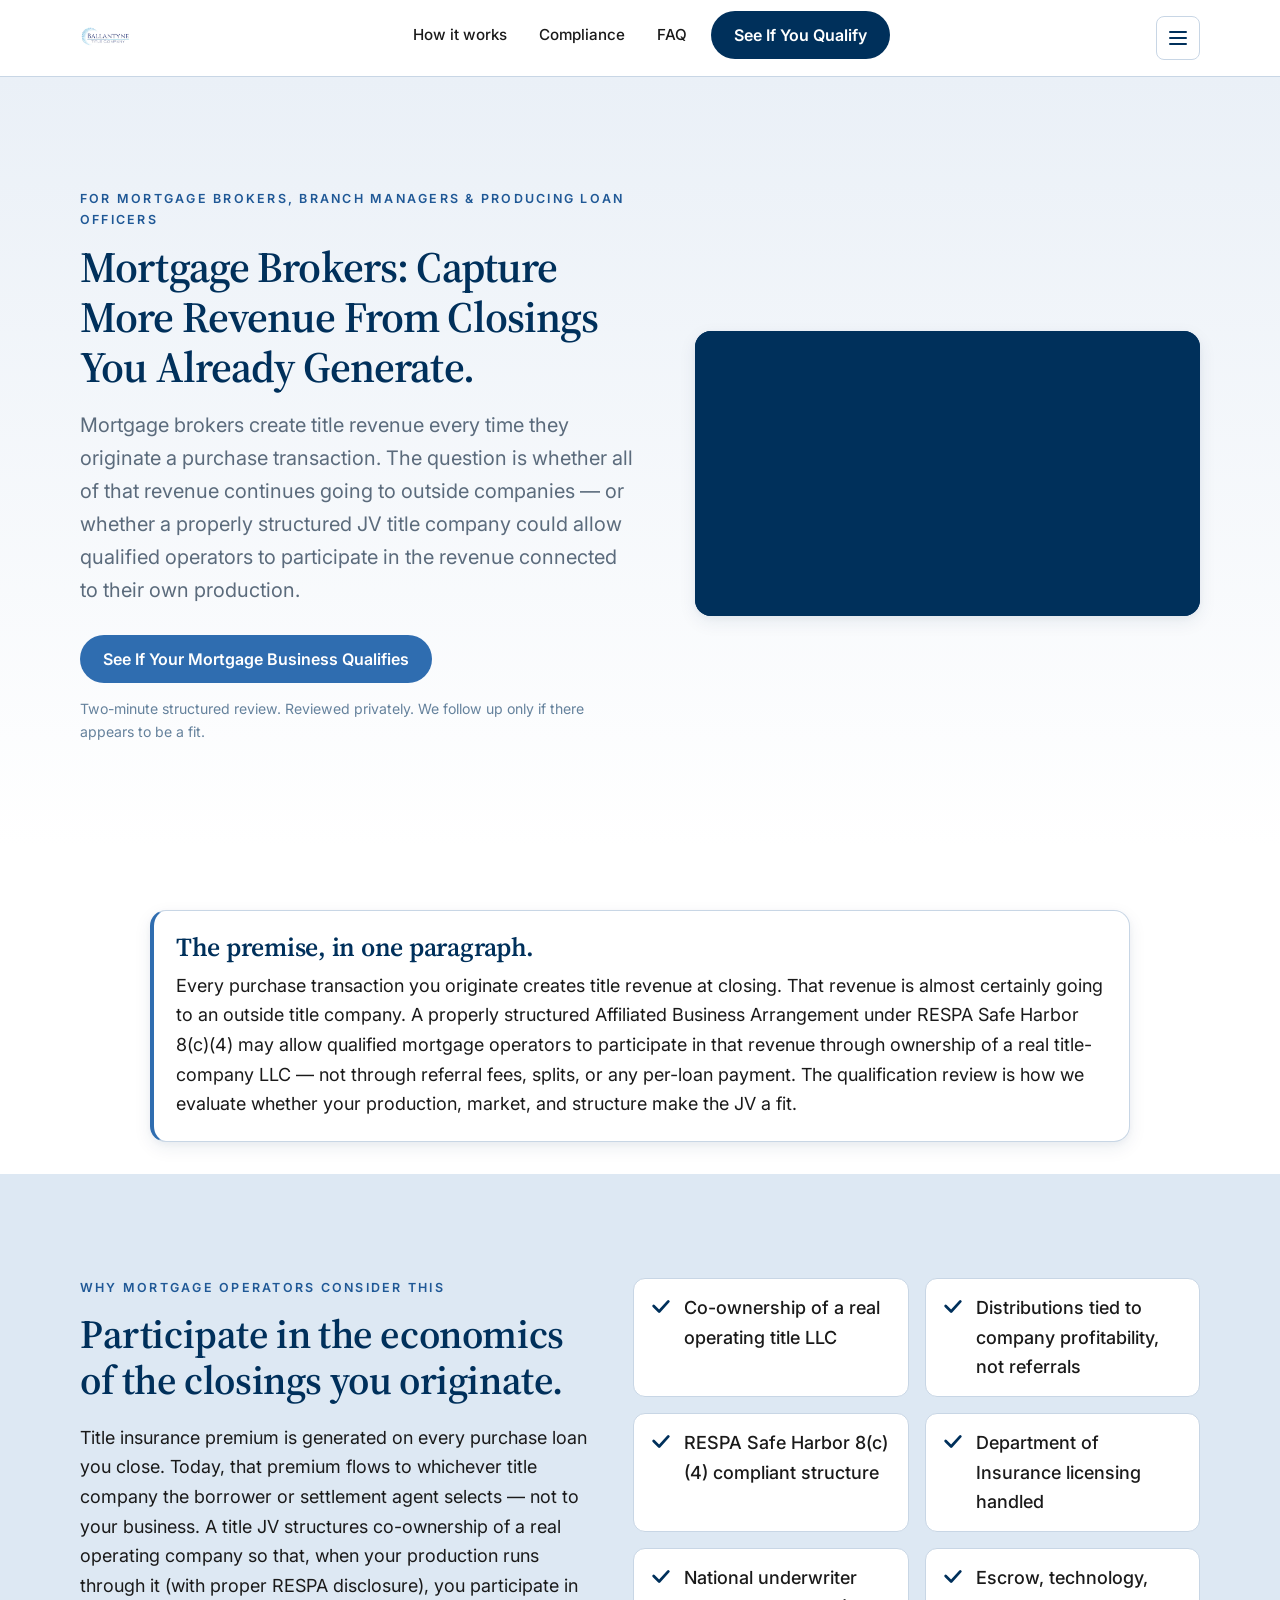
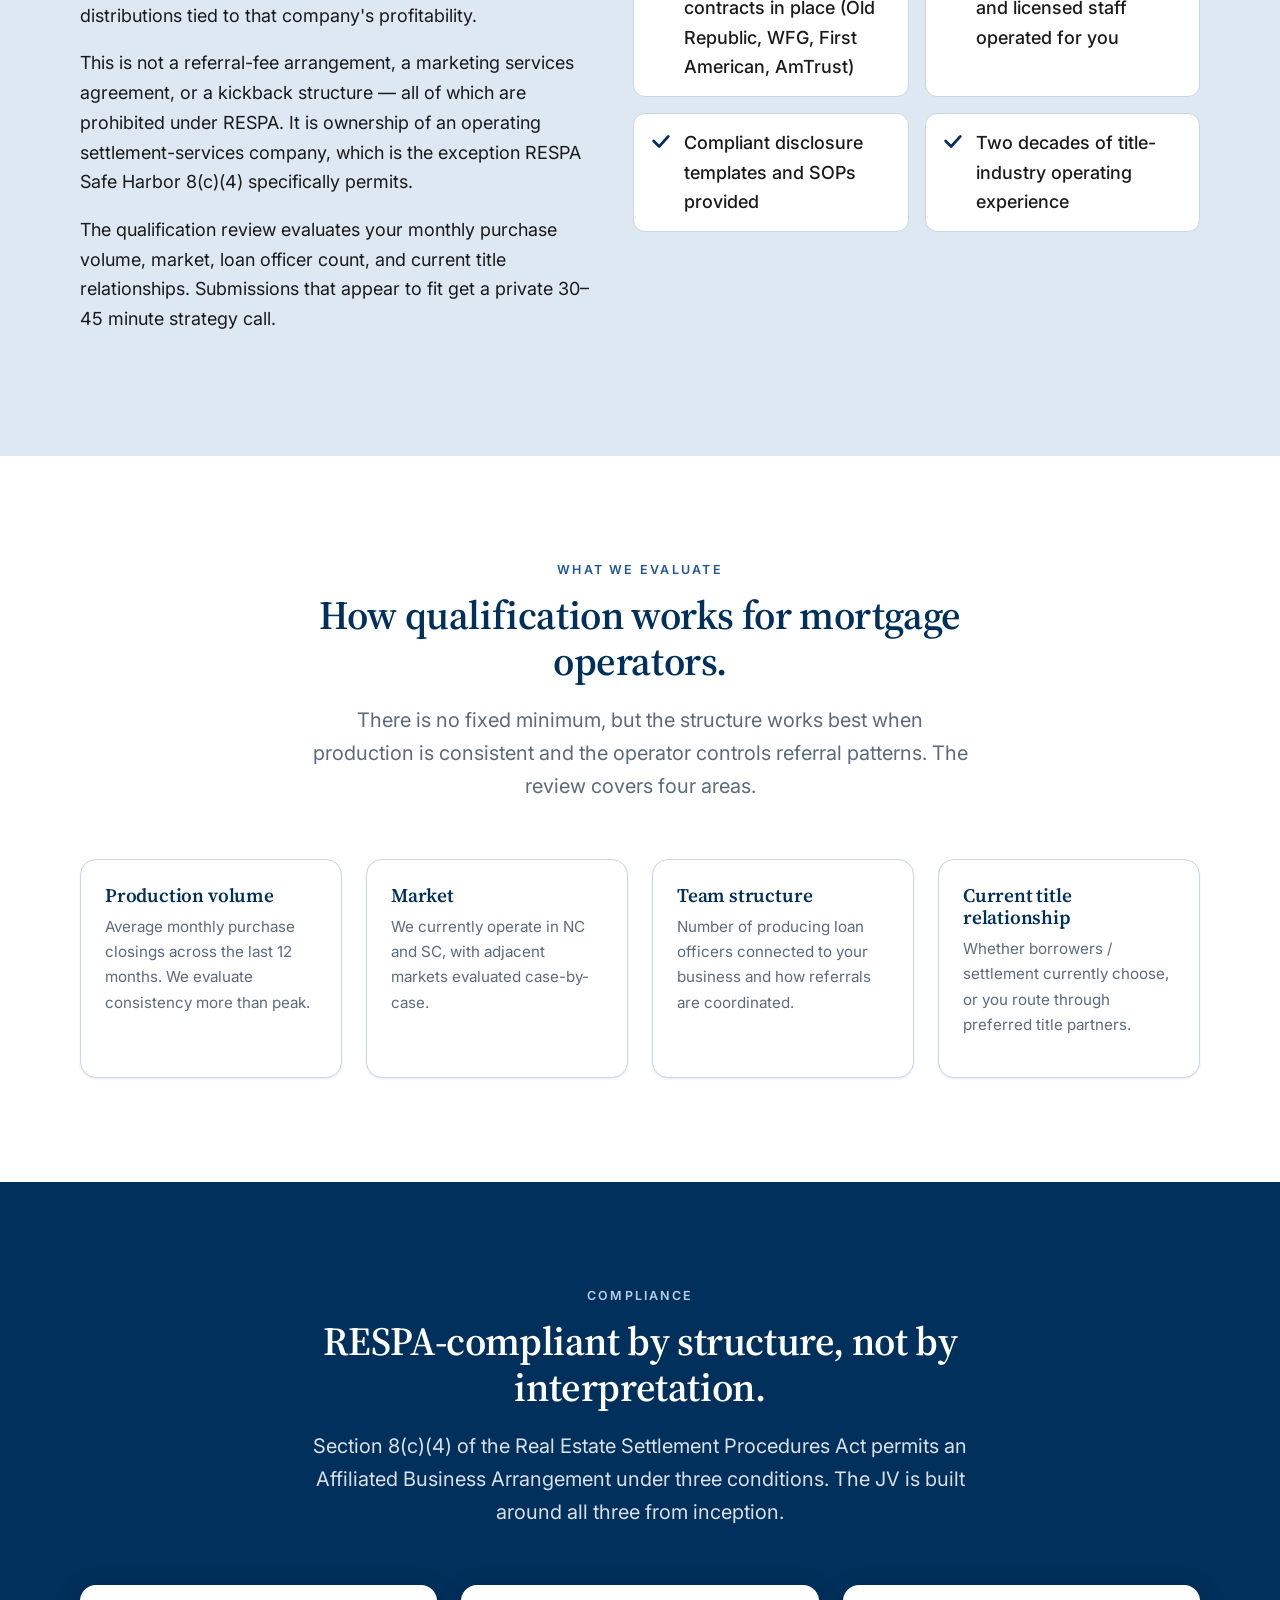
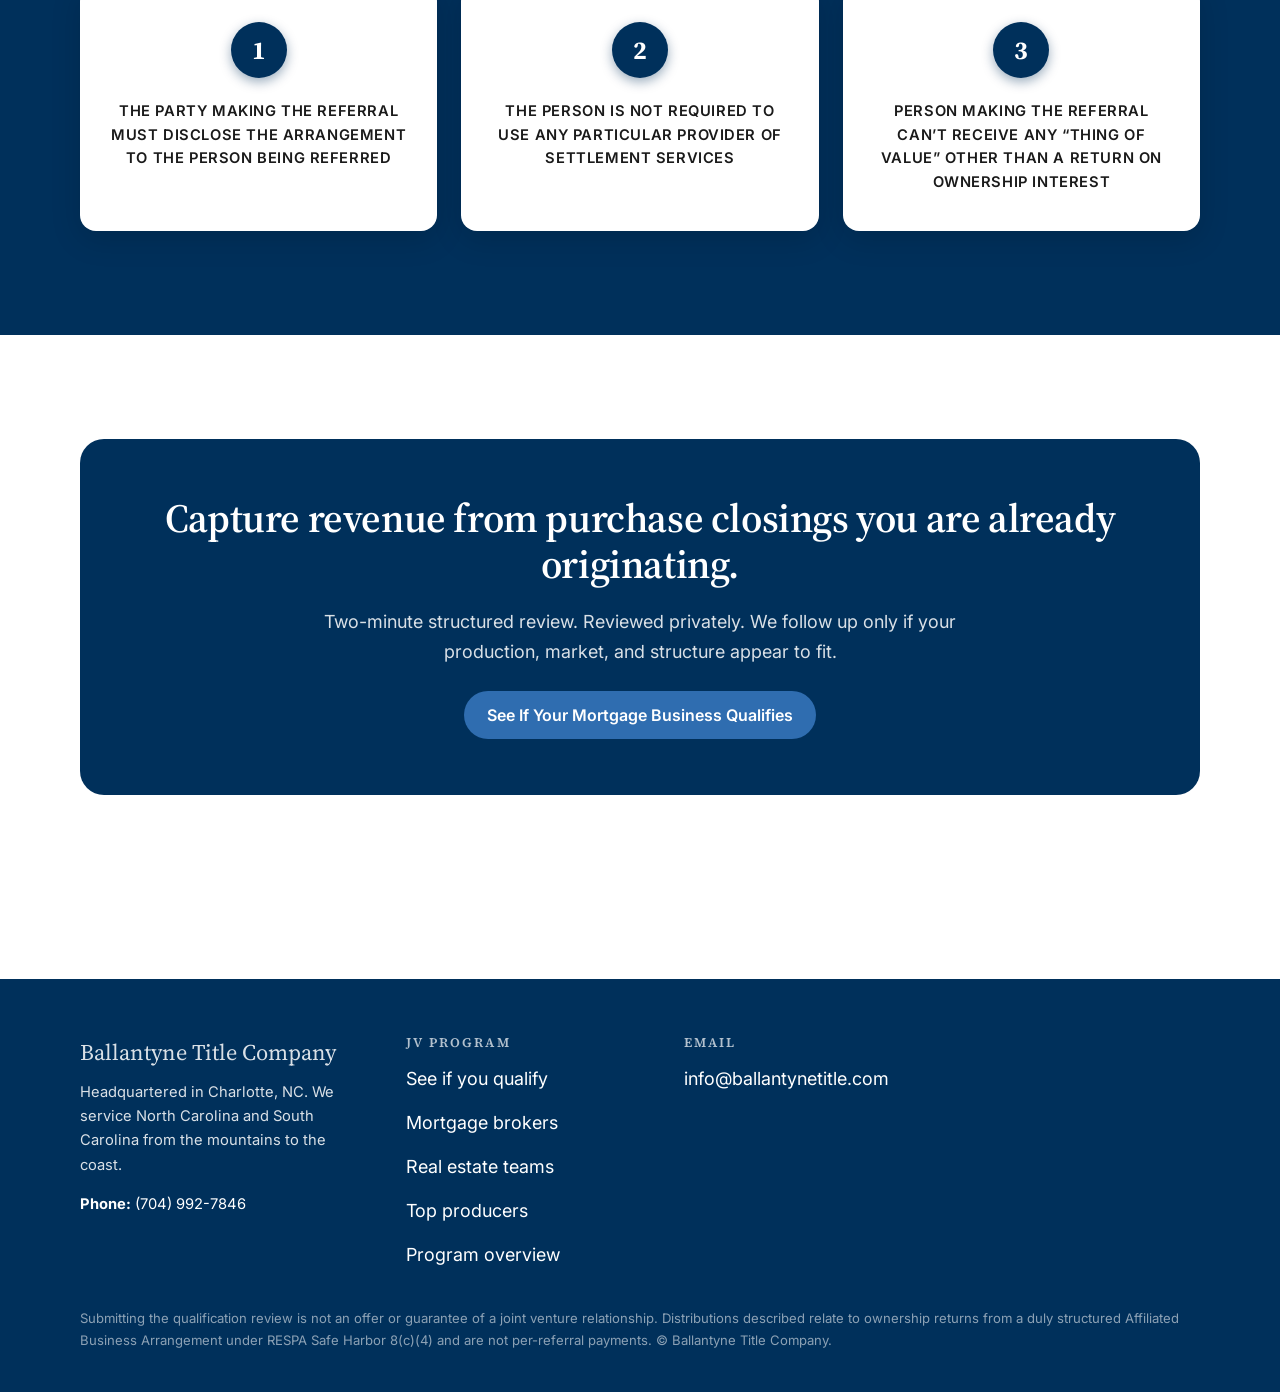
==== commit 41476df5: "Fix hamburger menu freeze; add mobile nav to audience pages" ====
--- a/mortgage-brokers.html
+++ b/mortgage-brokers.html
@@ -81,6 +81,28 @@
           <li class="nav__cta"><a class="btn btn--primary" href="/qualify.html?source=mortgage-brokers" data-cta="nav-qualify">See If You Qualify</a></li>
         </ul>
       </nav>
+      <button class="nav-toggle" aria-label="Open menu" aria-expanded="false" aria-controls="mobile-menu" data-nav-toggle>
+        <span class="nav-toggle__bar" aria-hidden="true"></span>
+      </button>
+    </div>
+    <div class="mobile-menu" id="mobile-menu" data-mobile-menu data-open="false" aria-hidden="true">
+      <div class="container">
+        <div class="mobile-menu__head">
+          <a href="/" class="site-header__brand">
+            <img src="assets/logo.svg" alt="Ballantyne Title Company" class="site-header__logo" width="180" height="48">
+          </a>
+          <button class="mobile-menu__close" aria-label="Close menu" data-nav-close>×</button>
+        </div>
+        <ul class="mobile-menu__list">
+          <li><a class="mobile-menu__link" href="/mortgage-brokers.html">Mortgage brokers</a></li>
+          <li><a class="mobile-menu__link" href="/real-estate.html">Real estate teams</a></li>
+          <li><a class="mobile-menu__link" href="/top-producers.html">Top producers</a></li>
+          <li><a class="mobile-menu__link" href="/#how-it-works">How it works</a></li>
+          <li><a class="mobile-menu__link" href="/#respa">Compliance</a></li>
+          <li><a class="mobile-menu__link" href="/#faq">FAQ</a></li>
+        </ul>
+        <a class="btn btn--primary btn--block mobile-menu__cta" href="/qualify.html?source=mortgage-brokers" data-cta="mobile-qualify">See If You Qualify</a>
+      </div>
     </div>
   </header>
 
@@ -246,5 +268,34 @@
     </div>
   </footer>
 
+  <script>
+    // Mobile menu — toggle on tap, close on backdrop / link / × / Escape.
+    (function () {
+      var btn = document.querySelector('[data-nav-toggle]');
+      var menu = document.querySelector('[data-mobile-menu]');
+      var close = document.querySelector('[data-nav-close]');
+      if (!btn || !menu) return;
+      function isOpen() { return menu.dataset.open === 'true'; }
+      function open() {
+        menu.dataset.open = 'true';
+        menu.setAttribute('aria-hidden', 'false');
+        btn.setAttribute('aria-expanded', 'true');
+        document.body.style.overflow = 'hidden';
+      }
+      function shut() {
+        menu.dataset.open = 'false';
+        menu.setAttribute('aria-hidden', 'true');
+        btn.setAttribute('aria-expanded', 'false');
+        document.body.style.overflow = '';
+      }
+      btn.addEventListener('click', function(e){ e.stopPropagation(); if (isOpen()) shut(); else open(); });
+      if (close) close.addEventListener('click', shut);
+      menu.querySelectorAll('a').forEach(function(a){ a.addEventListener('click', shut); });
+      menu.addEventListener('click', function(e){ if (e.target === menu) shut(); });
+      document.addEventListener('keydown', function(e){ if (e.key === 'Escape' && isOpen()) shut(); });
+      window.addEventListener('pagehide', function(){ document.body.style.overflow = ''; });
+    })();
+  </script>
+
 </body>
 </html>
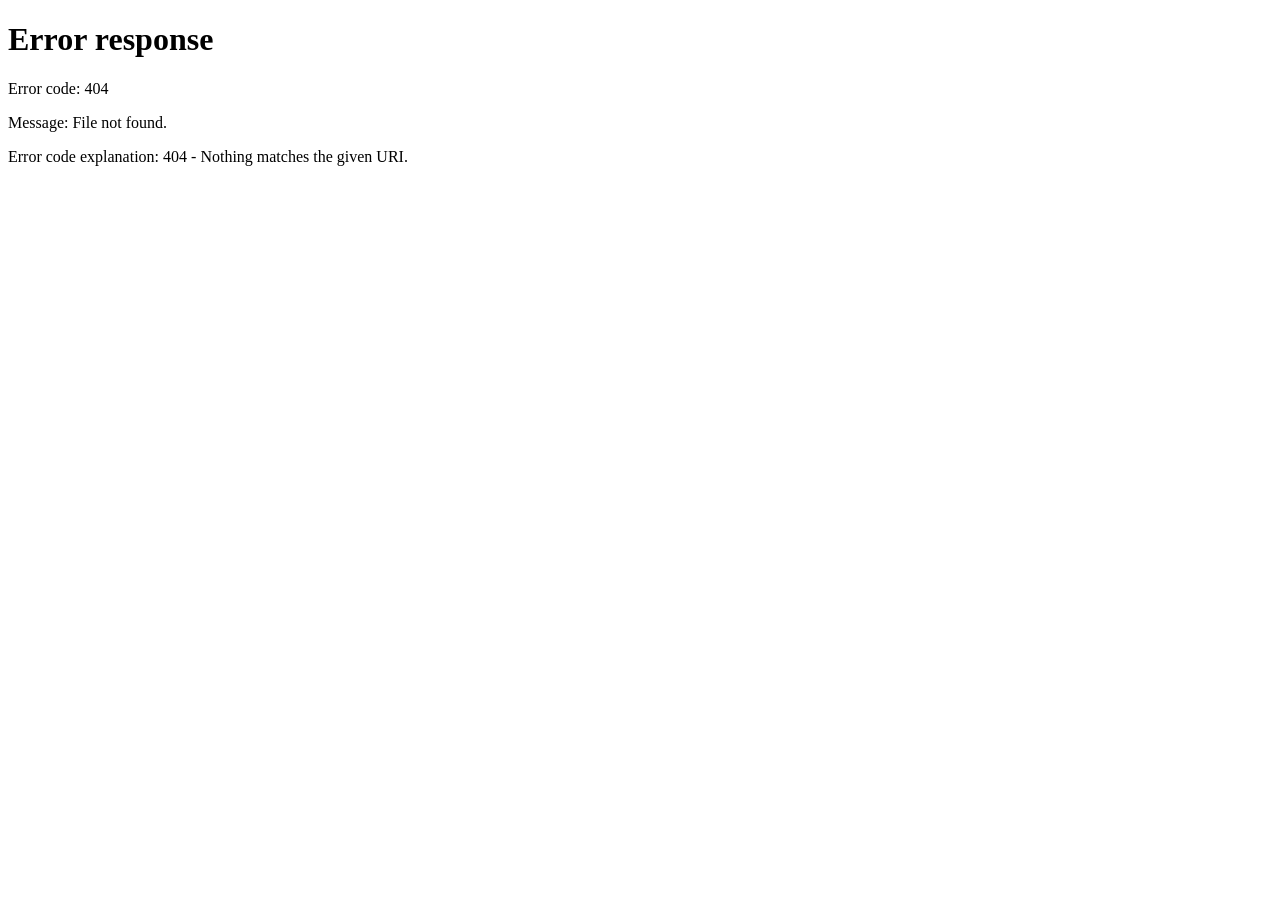
==== commit 173447b3: "Restructure to /jointventure/{realtor,mortgage,entrepreneur} per Richard's brief" ====
--- a/mortgage-brokers.html
+++ b/mortgage-brokers.html
@@ -2,300 +2,13 @@
 <html lang="en">
 <head>
   <meta charset="UTF-8">
-  <meta name="viewport" content="width=device-width, initial-scale=1, viewport-fit=cover">
-  <title>Mortgage Brokers — Capture More Revenue From Closings You Already Generate | Ballantyne Title</title>
-  <meta name="description" content="Mortgage brokers, branch managers, and producing loan officers are already creating title revenue every closing. A properly structured joint venture title company may allow qualified operators to participate in that revenue.">
-  <link rel="canonical" href="https://jv.ballantynetitle.com/mortgage-brokers.html">
-
-  <meta property="og:type" content="website">
-  <meta property="og:title" content="Mortgage Brokers: Capture More Revenue From Closings You Already Generate">
-  <meta property="og:description" content="A properly structured title joint venture may allow qualified mortgage operators to participate in the revenue connected to transactions they already produce.">
-  <meta property="og:url" content="https://jv.ballantynetitle.com/mortgage-brokers.html">
-  <meta property="og:image" content="https://ballantynetitle.com/assets/og-joint-venture.jpg">
-  <meta name="twitter:card" content="summary_large_image">
-
-  <link rel="preconnect" href="https://fonts.googleapis.com">
-  <link rel="preconnect" href="https://fonts.gstatic.com" crossorigin>
-  <link href="https://fonts.googleapis.com/css2?family=Inter:wght@400;500;600;700&family=Source+Serif+Pro:wght@400;600;700&display=swap" rel="stylesheet">
-  <link rel="stylesheet" href="styles.css">
-
-  <!-- Tracking pixels -->
-  <script>
-    window.JV_PIXELS = {
-      META_PIXEL_ID: 'REPLACE_WITH_META_PIXEL_ID',
-      GOOGLE_ADS_ID: 'AW-REPLACE_WITH_GOOGLE_ADS_ID',
-      GOOGLE_ADS_LEAD_LABEL: 'REPLACE_WITH_CONVERSION_LABEL',
-      LINKEDIN_PARTNER_ID: 'REPLACE_WITH_LINKEDIN_PARTNER_ID'
-    };
-  </script>
-  <script>
-  !function(f,b,e,v,n,t,s){if(f.fbq)return;n=f.fbq=function(){n.callMethod?
-  n.callMethod.apply(n,arguments):n.queue.push(arguments)};if(!f._fbq)f._fbq=n;
-  n.push=n;n.loaded=!0;n.version='2.0';n.queue=[];t=b.createElement(e);t.async=!0;
-  t.src=v;s=b.getElementsByTagName(e)[0];s.parentNode.insertBefore(t,s)}(window,
-  document,'script','https://connect.facebook.net/en_US/fbevents.js');
-  if (window.JV_PIXELS.META_PIXEL_ID && !window.JV_PIXELS.META_PIXEL_ID.startsWith('REPLACE')) {
-    fbq('init', window.JV_PIXELS.META_PIXEL_ID);
-    fbq('track', 'PageView');
-    fbq('trackCustom', 'JVMortgageBrokerPageView');
-  }
-  </script>
-  <script>
-  (function(){
-    var id = window.JV_PIXELS.GOOGLE_ADS_ID;
-    if (!id || id.indexOf('REPLACE') !== -1) return;
-    var s = document.createElement('script'); s.async = true;
-    s.src = 'https://www.googletagmanager.com/gtag/js?id=' + id;
-    document.head.appendChild(s);
-    window.dataLayer = window.dataLayer || [];
-    window.gtag = function(){ dataLayer.push(arguments); };
-    gtag('js', new Date()); gtag('config', id);
-  })();
-  </script>
-  <script>
-  (function(){
-    var id = window.JV_PIXELS.LINKEDIN_PARTNER_ID;
-    if (!id || id.indexOf('REPLACE') !== -1) return;
-    window._linkedin_partner_id = id;
-    window._linkedin_data_partner_ids = window._linkedin_data_partner_ids || [];
-    window._linkedin_data_partner_ids.push(id);
-    var b = document.createElement('script'); b.type = 'text/javascript'; b.async = true;
-    b.src = 'https://snap.licdn.com/li.lms-analytics/insight.min.js';
-    document.head.appendChild(b);
-  })();
-  </script>
+  <title>Redirecting — Ballantyne Title Mortgage JV</title>
+  <meta http-equiv="refresh" content="0; url=/jointventure/mortgage">
+  <link rel="canonical" href="https://jv.ballantynetitle.com/jointventure/mortgage">
+  <meta name="robots" content="noindex,follow">
+  <script>window.location.replace('/jointventure/mortgage');</script>
 </head>
 <body>
-
-  <!-- Header -->
-  <header class="site-header">
-    <div class="container site-header__inner">
-      <a href="/" class="site-header__brand" aria-label="Ballantyne Title — Home">
-        <img src="assets/logo.svg" alt="Ballantyne Title Company" class="site-header__logo" width="200" height="52">
-      </a>
-      <nav class="nav" aria-label="Primary">
-        <ul class="nav__list">
-          <li><a class="nav__link" href="/#how-it-works">How it works</a></li>
-          <li><a class="nav__link" href="/#respa">Compliance</a></li>
-          <li><a class="nav__link" href="/#faq">FAQ</a></li>
-          <li class="nav__cta"><a class="btn btn--primary" href="/qualify.html?source=mortgage-brokers" data-cta="nav-qualify">See If You Qualify</a></li>
-        </ul>
-      </nav>
-      <button class="nav-toggle" aria-label="Open menu" aria-expanded="false" aria-controls="mobile-menu" data-nav-toggle>
-        <span class="nav-toggle__bar" aria-hidden="true"></span>
-      </button>
-    </div>
-    <div class="mobile-menu" id="mobile-menu" data-mobile-menu data-open="false" aria-hidden="true">
-      <div class="container">
-        <div class="mobile-menu__head">
-          <a href="/" class="site-header__brand">
-            <img src="assets/logo.svg" alt="Ballantyne Title Company" class="site-header__logo" width="180" height="48">
-          </a>
-          <button class="mobile-menu__close" aria-label="Close menu" data-nav-close>×</button>
-        </div>
-        <ul class="mobile-menu__list">
-          <li><a class="mobile-menu__link" href="/mortgage-brokers.html">Mortgage brokers</a></li>
-          <li><a class="mobile-menu__link" href="/real-estate.html">Real estate teams</a></li>
-          <li><a class="mobile-menu__link" href="/top-producers.html">Top producers</a></li>
-          <li><a class="mobile-menu__link" href="/#how-it-works">How it works</a></li>
-          <li><a class="mobile-menu__link" href="/#respa">Compliance</a></li>
-          <li><a class="mobile-menu__link" href="/#faq">FAQ</a></li>
-        </ul>
-        <a class="btn btn--primary btn--block mobile-menu__cta" href="/qualify.html?source=mortgage-brokers" data-cta="mobile-qualify">See If You Qualify</a>
-      </div>
-    </div>
-  </header>
-
-  <main>
-
-    <!-- Hero -->
-    <section class="hero">
-      <div class="container">
-        <div class="hero__grid" style="align-items: center;">
-          <div>
-            <p class="eyebrow">For Mortgage Brokers, Branch Managers &amp; Producing Loan Officers</p>
-            <h1 class="hero__title" style="font-size: clamp(1.7rem, 3.2vw + 0.65rem, 2.7rem); margin-bottom: 18px;">Mortgage Brokers: Capture More Revenue From Closings You Already Generate.</h1>
-            <p class="hero__sub" style="margin-bottom: 28px;">Mortgage brokers create title revenue every time they originate a purchase transaction. The question is whether all of that revenue continues going to outside companies &mdash; or whether a properly structured JV title company could allow qualified operators to participate in the revenue connected to their own production.</p>
-            <div class="btn-row">
-              <a class="btn btn--accent" href="/qualify.html?source=mortgage-brokers" data-cta="hero-qualify">See If Your Mortgage Business Qualifies</a>
-            </div>
-            <p style="margin-top:14px; font-size:0.88rem; color: rgba(0,48,91,0.6);">Two-minute structured review. Reviewed privately. We follow up only if there appears to be a fit.</p>
-          </div>
-
-          <aside class="hero__art" aria-label="Joint Venture program highlight video">
-            <video autoplay muted loop playsinline preload="auto"
-                   poster="https://images.unsplash.com/photo-1554224155-6726b3ff858f?auto=format&fit=crop&w=1200&q=80"
-                   style="width:100%; height:100%; object-fit: cover; display:block; background:#00305B;">
-              <source src="assets/jv-hero.mp4" type="video/mp4">
-              <img src="https://images.unsplash.com/photo-1554224155-6726b3ff858f?auto=format&fit=crop&w=1200&q=80" alt="Mortgage closing documents" width="1200" height="1500" style="width:100%; height:100%; object-fit: cover; display:block;">
-            </video>
-          </aside>
-        </div>
-      </div>
-    </section>
-
-    <!-- Premise -->
-    <section class="section" style="padding-block: 32px;">
-      <div class="container">
-        <div class="jv-hero-card" style="max-width: 980px; margin-inline: auto;">
-          <h3 style="margin-bottom:8px;">The premise, in one paragraph.</h3>
-          <p style="margin-bottom:0;">Every purchase transaction you originate creates title revenue at closing. That revenue is almost certainly going to an outside title company. A properly structured Affiliated Business Arrangement under RESPA Safe Harbor 8(c)(4) may allow qualified mortgage operators to participate in that revenue through ownership of a real title-company LLC &mdash; not through referral fees, splits, or any per-loan payment. The qualification review is how we evaluate whether your production, market, and structure make the JV a fit.</p>
-        </div>
-      </div>
-    </section>
-
-    <!-- How it works for mortgage brokers -->
-    <section class="section section--soft">
-      <div class="container">
-        <div class="split split--lead">
-          <div>
-            <p class="eyebrow">Why mortgage operators consider this</p>
-            <h2>Participate in the economics of the closings you originate.</h2>
-            <p>Title insurance premium is generated on every purchase loan you close. Today, that premium flows to whichever title company the borrower or settlement agent selects &mdash; not to your business. A title JV structures co-ownership of a real operating company so that, when your production runs through it (with proper RESPA disclosure), you participate in distributions tied to that company's profitability.</p>
-            <p>This is not a referral-fee arrangement, a marketing services agreement, or a kickback structure &mdash; all of which are prohibited under RESPA. It is ownership of an operating settlement-services company, which is the exception RESPA Safe Harbor 8(c)(4) specifically permits.</p>
-            <p>The qualification review evaluates your monthly purchase volume, market, loan officer count, and current title relationships. Submissions that appear to fit get a private 30&ndash;45 minute strategy call.</p>
-          </div>
-          <ul class="trust-list" aria-label="What the mortgage broker JV provides">
-            <li>Co-ownership of a real operating title LLC</li>
-            <li>Distributions tied to company profitability, not referrals</li>
-            <li>RESPA Safe Harbor 8(c)(4) compliant structure</li>
-            <li>Department of Insurance licensing handled</li>
-            <li>National underwriter contracts in place (Old Republic, WFG, First American, AmTrust)</li>
-            <li>Escrow, technology, and licensed staff operated for you</li>
-            <li>Compliant disclosure templates and SOPs provided</li>
-            <li>Two decades of title-industry operating experience</li>
-          </ul>
-        </div>
-      </div>
-    </section>
-
-    <!-- Qualification criteria -->
-    <section class="section">
-      <div class="container">
-        <div class="section-head">
-          <p class="eyebrow">What we evaluate</p>
-          <h2>How qualification works for mortgage operators.</h2>
-          <p class="lead" style="margin-inline:auto;">There is no fixed minimum, but the structure works best when production is consistent and the operator controls referral patterns. The review covers four areas.</p>
-        </div>
-        <div class="partner-types" style="grid-template-columns: repeat(auto-fit, minmax(220px, 1fr));">
-          <article class="card">
-            <h3 class="card__title">Production volume</h3>
-            <p class="card__body">Average monthly purchase closings across the last 12 months. We evaluate consistency more than peak.</p>
-          </article>
-          <article class="card">
-            <h3 class="card__title">Market</h3>
-            <p class="card__body">We currently operate in NC and SC, with adjacent markets evaluated case-by-case.</p>
-          </article>
-          <article class="card">
-            <h3 class="card__title">Team structure</h3>
-            <p class="card__body">Number of producing loan officers connected to your business and how referrals are coordinated.</p>
-          </article>
-          <article class="card">
-            <h3 class="card__title">Current title relationship</h3>
-            <p class="card__body">Whether borrowers / settlement currently choose, or you route through preferred title partners.</p>
-          </article>
-        </div>
-      </div>
-    </section>
-
-    <!-- RESPA compliance reassurance -->
-    <section class="section section--navy">
-      <div class="container">
-        <div class="section-head">
-          <p class="eyebrow" style="color: var(--brand-secondary);">Compliance</p>
-          <h2 style="color:#fff;">RESPA-compliant by structure, not by interpretation.</h2>
-          <p class="lead" style="color: rgba(255,255,255,0.85); margin-inline:auto;">Section 8(c)(4) of the Real Estate Settlement Procedures Act permits an Affiliated Business Arrangement under three conditions. The JV is built around all three from inception.</p>
-        </div>
-        <ol class="respa-conditions">
-          <li>
-            <div class="respa-condition__num" aria-hidden="true">1</div>
-            <p class="respa-condition__text">THE PARTY MAKING THE REFERRAL MUST DISCLOSE THE ARRANGEMENT TO THE PERSON BEING REFERRED</p>
-          </li>
-          <li>
-            <div class="respa-condition__num" aria-hidden="true">2</div>
-            <p class="respa-condition__text">THE PERSON IS NOT REQUIRED TO USE ANY PARTICULAR PROVIDER OF SETTLEMENT SERVICES</p>
-          </li>
-          <li>
-            <div class="respa-condition__num" aria-hidden="true">3</div>
-            <p class="respa-condition__text">PERSON MAKING THE REFERRAL CAN&rsquo;T RECEIVE ANY &ldquo;THING OF VALUE&rdquo; OTHER THAN A RETURN ON OWNERSHIP INTEREST</p>
-          </li>
-        </ol>
-      </div>
-    </section>
-
-    <!-- Final CTA -->
-    <section class="section">
-      <div class="container">
-        <div class="cta-band">
-          <h2>Capture revenue from purchase closings you are already originating.</h2>
-          <p style="max-width: 60ch; margin: 0 auto 24px;">Two-minute structured review. Reviewed privately. We follow up only if your production, market, and structure appear to fit.</p>
-          <div class="btn-row">
-            <a class="btn btn--accent" href="/qualify.html?source=mortgage-brokers" data-cta="footer-qualify">See If Your Mortgage Business Qualifies</a>
-          </div>
-        </div>
-      </div>
-    </section>
-
-  </main>
-
-  <!-- Footer -->
-  <footer class="site-footer">
-    <div class="container">
-      <div class="site-footer__grid">
-        <div>
-          <p class="site-footer__brand">Ballantyne Title Company</p>
-          <p style="font-size: 0.92rem;">Headquartered in Charlotte, NC. We service North Carolina and South Carolina from the mountains to the coast.</p>
-          <p style="font-size: 0.92rem;"><strong style="color:#fff;">Phone:</strong> <a href="tel:+17049927846">(704) 992-7846</a></p>
-        </div>
-        <div>
-          <h3 style="font-size: 0.82rem; letter-spacing: 0.16em; text-transform: uppercase; color: rgba(255,255,255,0.7); margin-bottom: 14px;">JV Program</h3>
-          <ul>
-            <li><a href="/qualify.html?source=mortgage-brokers">See if you qualify</a></li>
-            <li><a href="/mortgage-brokers.html">Mortgage brokers</a></li>
-            <li><a href="/real-estate.html">Real estate teams</a></li>
-            <li><a href="/top-producers.html">Top producers</a></li>
-            <li><a href="/">Program overview</a></li>
-          </ul>
-        </div>
-        <div>
-          <h3 style="font-size: 0.82rem; letter-spacing: 0.16em; text-transform: uppercase; color: rgba(255,255,255,0.7); margin-bottom: 14px;">Email</h3>
-          <ul>
-            <li><a href="mailto:info@ballantynetitle.com">info@ballantynetitle.com</a></li>
-          </ul>
-        </div>
-      </div>
-      <p class="site-footer__legal" style="margin-top: 32px; font-size: 0.82rem; color: rgba(255,255,255,0.55);">Submitting the qualification review is not an offer or guarantee of a joint venture relationship. Distributions described relate to ownership returns from a duly structured Affiliated Business Arrangement under RESPA Safe Harbor 8(c)(4) and are not per-referral payments. &copy; Ballantyne Title Company.</p>
-    </div>
-  </footer>
-
-  <script>
-    // Mobile menu — toggle on tap, close on backdrop / link / × / Escape.
-    (function () {
-      var btn = document.querySelector('[data-nav-toggle]');
-      var menu = document.querySelector('[data-mobile-menu]');
-      var close = document.querySelector('[data-nav-close]');
-      if (!btn || !menu) return;
-      function isOpen() { return menu.dataset.open === 'true'; }
-      function open() {
-        menu.dataset.open = 'true';
-        menu.setAttribute('aria-hidden', 'false');
-        btn.setAttribute('aria-expanded', 'true');
-        document.body.style.overflow = 'hidden';
-      }
-      function shut() {
-        menu.dataset.open = 'false';
-        menu.setAttribute('aria-hidden', 'true');
-        btn.setAttribute('aria-expanded', 'false');
-        document.body.style.overflow = '';
-      }
-      btn.addEventListener('click', function(e){ e.stopPropagation(); if (isOpen()) shut(); else open(); });
-      if (close) close.addEventListener('click', shut);
-      menu.querySelectorAll('a').forEach(function(a){ a.addEventListener('click', shut); });
-      menu.addEventListener('click', function(e){ if (e.target === menu) shut(); });
-      document.addEventListener('keydown', function(e){ if (e.key === 'Escape' && isOpen()) shut(); });
-      window.addEventListener('pagehide', function(){ document.body.style.overflow = ''; });
-    })();
-  </script>
-
+  <p>This page has moved. Redirecting to the <a href="/jointventure/mortgage">Mortgage JV page</a>&hellip;</p>
 </body>
 </html>
